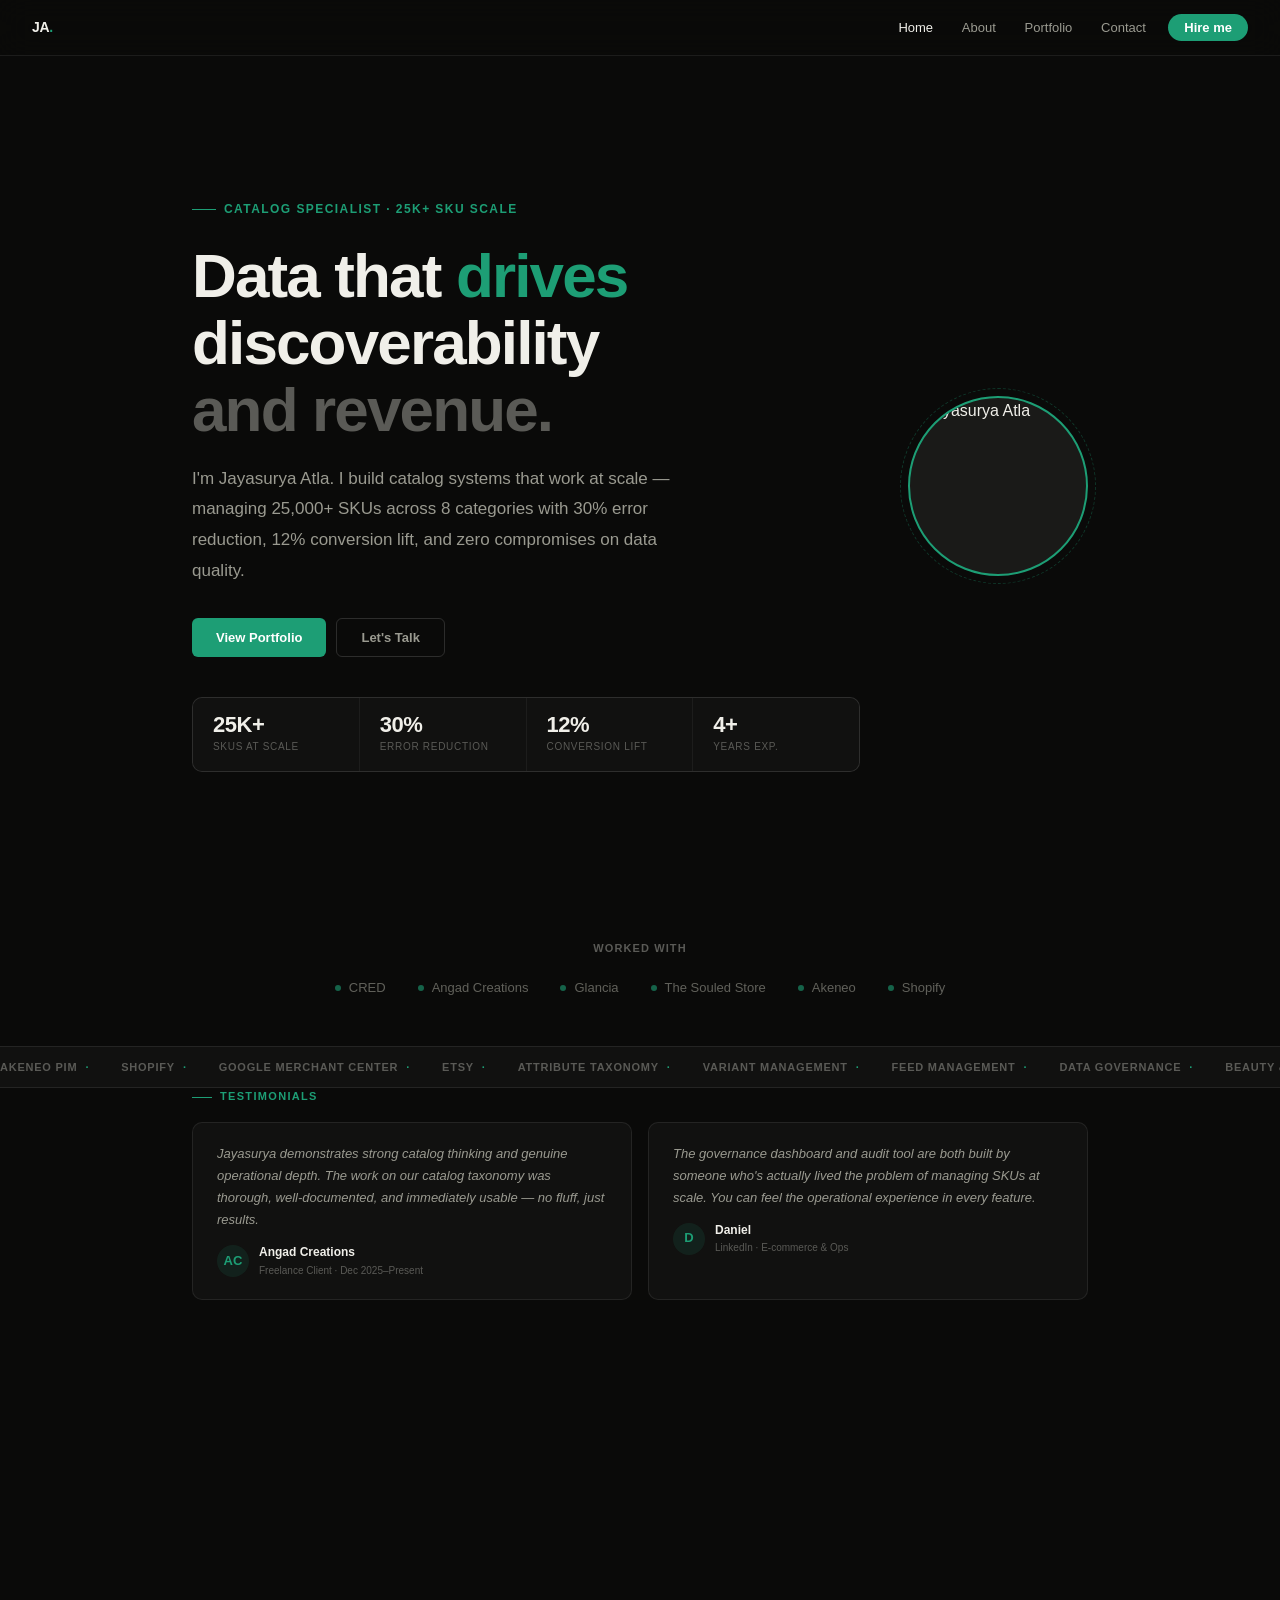
==== index.html @ 163fe072 "Rename jayasurya_portfolio_index.html to index.html" ====
<!DOCTYPE html>
<html lang="en">
<head>
<meta charset="UTF-8">
<meta name="viewport" content="width=device-width, initial-scale=1.0">
<title>Jayasurya Atla — Catalog & PIM Specialist | 25K+ SKU Expert</title>
<meta name="description" content="Catalog & PIM Specialist. 4+ years managing 25,000+ SKUs across 8 categories. Expert in Akeneo, Shopify, Google Merchant Center, and Beauty & Personal Care operations.">
<meta property="og:title" content="Jayasurya Atla — Catalog & PIM Specialist">
<meta property="og:description" content="4+ years · 25,000+ SKUs · 30% error reduction. Catalog operations expert open to senior roles.">
<meta property="og:type" content="website">
<link rel="icon" href="data:image/svg+xml,<svg xmlns='http://www.w3.org/2000/svg' viewBox='0 0 100 100'><rect width='100' height='100' rx='20' fill='%231d9e75'/><text y='.9em' font-size='70' x='12' fill='white' font-weight='bold'>JA</text></svg>">
<style>
*,*::before,*::after{box-sizing:border-box;margin:0;padding:0;}
:root{
  --black:#0a0a09;--surface:#111110;--surface2:#1a1a18;--surface3:#242422;
  --border:rgba(255,255,255,0.08);--border2:rgba(255,255,255,0.14);
  --text:#f0efe9;--text2:#9a9a90;--text3:#5a5a56;
  --teal:#1d9e75;--teal-light:#9fe1cb;--teal-dim:rgba(29,158,117,0.12);--teal-glow:rgba(29,158,117,0.22);
  --amber:#ef9f27;--red:#e24b4a;--purple:#8b7ff7;
  --radius:10px;--radius-sm:6px;
}
html{scroll-behavior:smooth;}
body{font-family:-apple-system,BlinkMacSystemFont,'Segoe UI',sans-serif;background:var(--black);color:var(--text);line-height:1.6;min-height:100vh;overflow-x:hidden;}

/* NAV */
nav{position:fixed;top:0;left:0;right:0;z-index:100;padding:0 2rem;background:rgba(10,10,9,0.9);backdrop-filter:blur(16px);border-bottom:0.5px solid var(--border);display:flex;align-items:center;justify-content:space-between;height:56px;}
.nav-logo{font-size:14px;font-weight:700;letter-spacing:-0.02em;color:var(--text);cursor:pointer;}
.nav-logo span{color:var(--teal);}
.nav-links{display:flex;gap:0;align-items:center;}
.nav-link{padding:0.5rem 0.9rem;font-size:13px;font-weight:500;color:var(--text2);cursor:pointer;transition:color 0.15s;border:none;background:none;}
.nav-link:hover,.nav-link.active{color:var(--text);}
.nav-cta{margin-left:0.5rem;padding:6px 16px;font-size:13px;font-weight:600;background:var(--teal);color:#fff;border-radius:20px;border:none;cursor:pointer;transition:opacity 0.15s;}
.nav-cta:hover{opacity:0.85;}
@media(max-width:640px){nav{padding:0 1.25rem;}.nav-link{padding:0.4rem 0.5rem;font-size:12px;}.nav-cta{display:none;}}

/* PAGES */
.page{display:none;min-height:100vh;padding-top:56px;position:relative;z-index:1;}
.page.active{display:block;}
.page-inner{max-width:900px;margin:0 auto;padding:4rem 2rem 5rem;}
.page-eyebrow{font-size:11px;font-weight:600;letter-spacing:0.12em;text-transform:uppercase;color:var(--teal);margin-bottom:1rem;display:flex;align-items:center;gap:8px;}
.page-eyebrow::before{content:'';display:block;width:20px;height:1px;background:var(--teal);}
.page-title{font-size:clamp(28px,5vw,48px);font-weight:700;letter-spacing:-0.025em;line-height:1.15;margin-bottom:2rem;}

/* HOME HERO */
.hero{min-height:calc(100vh - 56px);display:grid;grid-template-columns:1fr auto;gap:3rem;align-items:center;padding:4rem 2rem 3rem;max-width:960px;margin:0 auto;position:relative;}
@media(max-width:700px){.hero{grid-template-columns:1fr;}.hero-photo-wrap{display:none;}}
.hero-left{position:relative;z-index:1;}
.hero-eyebrow{font-size:12px;font-weight:600;letter-spacing:0.12em;text-transform:uppercase;color:var(--teal);margin-bottom:1.5rem;display:flex;align-items:center;gap:8px;}
.hero-eyebrow::before{content:'';display:block;width:24px;height:1px;background:var(--teal);}
.hero-headline{font-size:clamp(34px,6vw,62px);font-weight:700;letter-spacing:-0.03em;line-height:1.08;color:var(--text);margin-bottom:1.25rem;}
.hero-headline .accent{color:var(--teal);}
.hero-headline .dim{color:var(--text3);}
.hero-sub{font-size:clamp(14px,1.8vw,17px);color:var(--text2);max-width:500px;line-height:1.8;margin-bottom:2rem;}
.hero-actions{display:flex;gap:10px;flex-wrap:wrap;margin-bottom:2.5rem;}
.btn-primary{padding:11px 24px;font-size:13px;font-weight:600;background:var(--teal);color:#fff;border-radius:6px;border:none;cursor:pointer;transition:all 0.15s;}
.btn-primary:hover{background:#22b888;}
.btn-ghost{padding:11px 24px;font-size:13px;font-weight:600;background:transparent;color:var(--text2);border:0.5px solid var(--border2);border-radius:6px;cursor:pointer;transition:all 0.15s;}
.btn-ghost:hover{color:var(--text);border-color:rgba(255,255,255,0.28);}
.hero-stats{display:grid;grid-template-columns:repeat(auto-fit,minmax(110px,1fr));gap:1px;border:0.5px solid var(--border);border-radius:var(--radius);overflow:hidden;background:var(--border);}
.hero-stat{background:var(--surface);padding:1rem 1.25rem;}
.hero-stat-num{font-size:22px;font-weight:700;letter-spacing:-0.02em;color:var(--text);line-height:1;}
.hero-stat-label{font-size:10px;color:var(--text3);text-transform:uppercase;letter-spacing:0.07em;margin-top:3px;}

/* PHOTO */
.hero-photo-wrap{position:relative;flex-shrink:0;}
.hero-photo{width:180px;height:180px;border-radius:50%;border:2px solid var(--teal);object-fit:cover;display:block;background:var(--surface2);}
.hero-photo-ring{position:absolute;inset:-8px;border-radius:50%;border:1px dashed rgba(29,158,117,0.3);animation:spin 20s linear infinite;}
@keyframes spin{from{transform:rotate(0deg)}to{transform:rotate(360deg)}}

/* WORKED WITH */
.worked-section{max-width:960px;margin:0 auto;padding:2.5rem 2rem 3rem;}
.worked-label{font-size:11px;font-weight:600;letter-spacing:0.1em;text-transform:uppercase;color:var(--text3);margin-bottom:1.25rem;text-align:center;}
.worked-row{display:flex;align-items:center;justify-content:center;gap:2rem;flex-wrap:wrap;}
.worked-item{display:flex;align-items:center;gap:8px;font-size:13px;color:var(--text2);opacity:0.6;transition:opacity 0.2s;}
.worked-item:hover{opacity:0.9;}
.worked-dot{width:6px;height:6px;border-radius:50%;background:var(--teal);}

/* MARQUEE */
.marquee-wrap{overflow:hidden;border-top:0.5px solid var(--border);border-bottom:0.5px solid var(--border);padding:0.7rem 0;background:var(--surface);}
.marquee-track{display:flex;gap:2rem;white-space:nowrap;animation:marquee 30s linear infinite;width:max-content;}
@keyframes marquee{from{transform:translateX(0)}to{transform:translateX(-50%)}}
.marquee-item{font-size:11px;font-weight:600;letter-spacing:0.07em;text-transform:uppercase;color:var(--text3);display:flex;align-items:center;gap:8px;}
.marquee-item::after{content:'·';color:var(--teal);}

/* TESTIMONIALS */
.testi-section{max-width:960px;margin:0 auto;padding:0 2rem 3rem;}
.testi-grid{display:grid;grid-template-columns:1fr 1fr;gap:1rem;}
@media(max-width:640px){.testi-grid{grid-template-columns:1fr;}}
.testi-card{background:var(--surface);border:0.5px solid var(--border);border-radius:var(--radius);padding:1.25rem 1.5rem;}
.testi-quote{font-size:13px;color:var(--text2);line-height:1.7;margin-bottom:0.75rem;font-style:italic;}
.testi-author{display:flex;align-items:center;gap:10px;}
.testi-avatar{width:32px;height:32px;border-radius:50%;background:var(--teal-dim);color:var(--teal);font-size:13px;font-weight:700;display:flex;align-items:center;justify-content:center;flex-shrink:0;}
.testi-name{font-size:12px;font-weight:600;color:var(--text);}
.testi-title{font-size:10px;color:var(--text3);}

/* PORTFOLIO */
.portfolio-intro{font-size:15px;color:var(--text2);line-height:1.8;max-width:560px;margin-bottom:2.5rem;}
.portfolio-grid{display:flex;flex-direction:column;gap:1px;background:var(--border);border-radius:var(--radius);overflow:hidden;margin-bottom:2rem;}
.portfolio-item{background:var(--surface);padding:0;display:flex;flex-direction:column;transition:background 0.15s;text-decoration:none;cursor:pointer;border:none;text-align:left;width:100%;}
.portfolio-item:hover{background:var(--surface2);}
.p-thumb{width:100%;height:140px;overflow:hidden;position:relative;display:flex;align-items:center;justify-content:center;font-size:13px;font-weight:600;padding:1rem;}
.p-body{padding:1.5rem;}
.p-meta{display:flex;align-items:center;justify-content:space-between;margin-bottom:0.75rem;}
.p-number{font-size:11px;font-weight:700;color:var(--text3);letter-spacing:0.1em;}
.p-type{display:inline-block;font-size:10px;font-weight:700;padding:2px 8px;border-radius:3px;text-transform:uppercase;letter-spacing:0.06em;}
.p-type.article{background:var(--teal-dim);color:var(--teal-light);}
.p-type.tool{background:rgba(239,159,39,0.12);color:var(--amber);}
.p-type.dashboard{background:rgba(226,75,74,0.1);color:#f47f7e;}
.p-title{font-size:18px;font-weight:700;letter-spacing:-0.02em;color:var(--text);margin-bottom:0.5rem;line-height:1.25;}
.p-desc{font-size:13px;color:var(--text2);line-height:1.65;margin-bottom:1rem;}
.p-section{margin-bottom:1rem;padding:0.75rem;background:var(--surface2);border-radius:var(--radius-sm);}
.p-section-label{font-size:10px;font-weight:700;letter-spacing:0.07em;text-transform:uppercase;color:var(--teal);margin-bottom:4px;}
.p-section-content{font-size:12px;color:var(--text2);line-height:1.5;}
.p-tags{display:flex;gap:5px;flex-wrap:wrap;}
.p-tag{font-size:10px;color:var(--text3);background:var(--surface3);padding:2px 7px;border-radius:3px;}
.p-footer{padding:0.75rem 1.5rem;border-top:0.5px solid var(--border);display:flex;align-items:center;justify-content:space-between;}
.p-link-text{font-size:12px;font-weight:600;color:var(--teal);}

/* TECH STACK */
.tech-section{max-width:960px;margin:0 auto;padding:0 2rem 3rem;}
.tech-grid{display:grid;grid-template-columns:repeat(auto-fit,minmax(200px,1fr));gap:1.5rem;}
.tech-group{display:flex;flex-direction:column;gap:0.75rem;}
.tech-group-label{font-size:11px;font-weight:700;letter-spacing:0.08em;text-transform:uppercase;color:var(--teal);margin-bottom:0.25rem;}
.tech-items{display:flex;flex-wrap:wrap;gap:6px;}
.tech-item{font-size:12px;padding:4px 10px;border-radius:4px;background:var(--surface2);color:var(--text2);border:0.5px solid var(--border);}
.tech-item.highlight{background:var(--teal-dim);color:var(--teal-light);border-color:rgba(29,158,117,0.3);}

/* DIVIDER */
.divider{height:0.5px;background:var(--border);margin:2.5rem 0;}

/* ABOUT */
.about-grid{display:grid;grid-template-columns:1fr 1fr;gap:3rem;margin-bottom:2.5rem;}
@media(max-width:640px){.about-grid{grid-template-columns:1fr;gap:2rem;}}
.about-bio{font-size:14px;color:var(--text2);line-height:1.85;}
.about-bio p{margin-bottom:0.9rem;}
.about-bio strong{color:var(--text);font-weight:600;}
.timeline{display:flex;flex-direction:column;}
.timeline-item{display:grid;grid-template-columns:110px 1fr;gap:1.5rem;padding:1.5rem 0;border-top:0.5px solid var(--border);}
.timeline-item:last-child{border-bottom:0.5px solid var(--border);}
.t-date{font-size:11px;color:var(--text3);padding-top:3px;line-height:1.5;}
.t-role{font-size:14px;font-weight:600;color:var(--text);margin-bottom:2px;}
.t-company{font-size:12px;color:var(--teal);margin-bottom:5px;}
.t-desc{font-size:13px;color:var(--text2);line-height:1.65;}
@media(max-width:560px){.timeline-item{grid-template-columns:1fr;gap:0.2rem;}}

/* CONTACT */
.contact-grid{display:grid;grid-template-columns:1fr 1fr;gap:3rem;align-items:start;}
@media(max-width:640px){.contact-grid{grid-template-columns:1fr;}}
.open-badge{display:inline-flex;align-items:center;gap:8px;padding:7px 14px;border-radius:20px;background:var(--teal-dim);border:0.5px solid rgba(29,158,117,0.3);font-size:12px;font-weight:600;color:var(--teal-light);margin-bottom:1.25rem;}
.open-dot{width:6px;height:6px;border-radius:50%;background:var(--teal);animation:pulse 2s infinite;}
@keyframes pulse{0%,100%{opacity:1}50%{opacity:0.4}}
.contact-p{font-size:14px;color:var(--text2);line-height:1.8;margin-bottom:1.25rem;}
.contact-links{display:flex;flex-direction:column;gap:8px;margin-bottom:1.5rem;}
.contact-link{display:flex;align-items:center;gap:12px;padding:0.85rem 1rem;background:var(--surface);border:0.5px solid var(--border);border-radius:var(--radius-sm);text-decoration:none;transition:border-color 0.15s;}
.contact-link:hover{border-color:var(--teal);}
.contact-link-icon{width:30px;height:30px;border-radius:6px;display:flex;align-items:center;justify-content:center;font-size:14px;flex-shrink:0;}
.contact-link-text{font-size:13px;font-weight:500;color:var(--text);}
.contact-link-sub{font-size:11px;color:var(--text3);}
.form-group{display:flex;flex-direction:column;gap:5px;margin-bottom:12px;}
.form-label{font-size:11px;font-weight:500;color:var(--text3);letter-spacing:0.04em;}
.form-input,.form-textarea{width:100%;padding:9px 13px;background:var(--surface);border:0.5px solid var(--border2);border-radius:var(--radius-sm);font-size:13px;color:var(--text);font-family:inherit;transition:border-color 0.15s;outline:none;}
.form-input:focus,.form-textarea:focus{border-color:var(--teal);}
.form-textarea{resize:vertical;min-height:110px;line-height:1.6;}
.form-submit{width:100%;padding:11px;font-size:13px;font-weight:600;background:var(--teal);color:#fff;border:none;border-radius:6px;cursor:pointer;transition:opacity 0.15s;margin-top:4px;}
.form-submit:hover{opacity:0.87;}
.role-list{display:flex;flex-direction:column;gap:5px;margin-top:1rem;}
.role-item{display:flex;align-items:center;gap:8px;font-size:13px;color:var(--text2);}
.role-item::before{content:'→';color:var(--teal);font-size:12px;}

/* FADE */
.fade-in{opacity:0;transform:translateY(14px);transition:opacity 0.45s ease,transform 0.45s ease;}
.fade-in.visible{opacity:1;transform:translateY(0);}
</style>
</head>
<body>

<!-- NAV -->
<nav>
  <div class="nav-logo" onclick="showPage('home')">JA<span>.</span></div>
  <div class="nav-links">
    <button class="nav-link active" id="nl-home" onclick="showPage('home')">Home</button>
    <button class="nav-link" id="nl-about" onclick="showPage('about')">About</button>
    <button class="nav-link" id="nl-portfolio" onclick="showPage('portfolio')">Portfolio</button>
    <button class="nav-link" id="nl-contact" onclick="showPage('contact')">Contact</button>
    <button class="nav-cta" onclick="showPage('contact')">Hire me</button>
  </div>
</nav>

<!-- ══ HOME ══ -->
<div class="page active" id="page-home">

  <div class="hero">
    <div class="hero-left">
      <div class="hero-eyebrow">Catalog Specialist · 25K+ SKU Scale</div>
      <h1 class="hero-headline">Data that <span class="accent">drives</span><br>discoverability<br><span class="dim">and revenue.</span></h1>
      <p class="hero-sub">I'm Jayasurya Atla. I build catalog systems that work at scale — managing 25,000+ SKUs across 8 categories with 30% error reduction, 12% conversion lift, and zero compromises on data quality.</p>
      <div class="hero-actions">
        <button class="btn-primary" onclick="showPage('portfolio')">View Portfolio</button>
        <button class="btn-ghost" onclick="showPage('contact')">Let's Talk</button>
      </div>
      <div class="hero-stats">
        <div class="hero-stat"><div class="hero-stat-num">25K+</div><div class="hero-stat-label">SKUs at scale</div></div>
        <div class="hero-stat"><div class="hero-stat-num">30%</div><div class="hero-stat-label">Error reduction</div></div>
        <div class="hero-stat"><div class="hero-stat-num">12%</div><div class="hero-stat-label">Conversion lift</div></div>
        <div class="hero-stat"><div class="hero-stat-num">4+</div><div class="hero-stat-label">Years exp.</div></div>
      </div>
    </div>
    <div class="hero-photo-wrap">
      <!-- IMAGE INTEGRATED: Professional photo from your LinkedIn -->
      <img src="[data-uri]" alt="Jayasurya Atla" class="hero-photo">
      <div class="hero-photo-ring"></div>
    </div>
  </div>

  <!-- WORKED WITH -->
  <div class="worked-section">
    <div class="worked-label">Worked with</div>
    <div class="worked-row">
      <div class="worked-item"><div class="worked-dot"></div>CRED</div>
      <div class="worked-item"><div class="worked-dot"></div>Angad Creations</div>
      <div class="worked-item"><div class="worked-dot"></div>Glancia</div>
      <div class="worked-item"><div class="worked-dot"></div>The Souled Store</div>
      <div class="worked-item"><div class="worked-dot"></div>Akeneo</div>
      <div class="worked-item"><div class="worked-dot"></div>Shopify</div>
    </div>
  </div>

  <!-- MARQUEE -->
  <div class="marquee-wrap">
    <div class="marquee-track">
      <span class="marquee-item">Akeneo PIM</span><span class="marquee-item">Shopify</span><span class="marquee-item">Google Merchant Center</span><span class="marquee-item">Etsy</span><span class="marquee-item">Attribute Taxonomy</span><span class="marquee-item">Variant Management</span><span class="marquee-item">Feed Management</span><span class="marquee-item">Data Governance</span><span class="marquee-item">Beauty & Personal Care</span><span class="marquee-item">Catalog Audits</span><span class="marquee-item">Content Enrichment</span><span class="marquee-item">SOP Documentation</span>
      <span class="marquee-item">Akeneo PIM</span><span class="marquee-item">Shopify</span><span class="marquee-item">Google Merchant Center</span><span class="marquee-item">Etsy</span><span class="marquee-item">Attribute Taxonomy</span><span class="marquee-item">Variant Management</span><span class="marquee-item">Feed Management</span><span class="marquee-item">Data Governance</span><span class="marquee-item">Beauty & Personal Care</span><span class="marquee-item">Catalog Audits</span><span class="marquee-item">Content Enrichment</span><span class="marquee-item">SOP Documentation</span>
    </div>
  </div>

  <!-- TESTIMONIALS -->
  <div class="testi-section">
    <div class="page-eyebrow fade-in">Testimonials</div>
    <div class="testi-grid fade-in">
      <div class="testi-card">
        <div class="testi-quote">Jayasurya demonstrates strong catalog thinking and genuine operational depth. The work on our catalog taxonomy was thorough, well-documented, and immediately usable — no fluff, just results.</div>
        <div class="testi-author"><div class="testi-avatar">AC</div><div><div class="testi-name">Angad Creations</div><div class="testi-title">Freelance Client · Dec 2025–Present</div></div></div>
      </div>
      <div class="testi-card">
        <div class="testi-quote">The governance dashboard and audit tool are both built by someone who's actually lived the problem of managing SKUs at scale. You can feel the operational experience in every feature.</div>
        <div class="testi-author"><div class="testi-avatar">D</div><div><div class="testi-name">Daniel</div><div class="testi-title">LinkedIn · E-commerce & Ops</div></div></div>
      </div>
    </div>
  </div>

</div>

<!-- ══ PORTFOLIO ══ -->
<div class="page" id="page-portfolio">
  <div class="page-inner">
    <div class="page-eyebrow fade-in">Portfolio</div>
    <h1 class="page-title fade-in">Work that proves the thinking.</h1>
    <p class="portfolio-intro fade-in">Three flagship projects, each solving a real catalog problem. Problem → Solution → Impact.</p>

    <div class="portfolio-grid fade-in">

      <!-- 01: CRED CASE STUDY -->
      <a class="portfolio-item" href="https://www.linkedin.com/in/jayasuryaatla-8b573912a" target="_blank">
        <div class="p-thumb" style="background:linear-gradient(135deg,#0f2d24 0%,#0a1f18 100%);color:var(--teal-light);">
          📝 CRED · 25,000+ SKU Case Study
        </div>
        <div class="p-body">
          <div class="p-meta"><span class="p-number">01</span><span class="p-type article">LinkedIn Article</span></div>
          <div class="p-title">How I Managed 25,000+ SKUs Across 8 Categories at CRED</div>
          <div class="p-section">
            <div class="p-section-label">The Problem</div>
            <div class="p-section-content">Weak catalog foundations compound silently at 25K+ SKUs. No visibility into data quality, inconsistent taxonomy across 8 categories, and small errors becoming expensive problems.</div>
          </div>
          <div class="p-section">
            <div class="p-section-label">The Solution</div>
            <div class="p-section-content">Category-specific taxonomy governance, quarterly audit cadence, SEO-driven content enrichment, and SOPs that survived team changes at scale.</div>
          </div>
          <div class="p-section" style="background:var(--teal-dim);border:0.5px solid rgba(29,158,117,0.2);">
            <div class="p-section-label" style="color:var(--teal);">Impact</div>
            <div class="p-section-content" style="color:var(--teal-light);">30% error reduction · 12% conversion lift · 20+ hrs saved/week · 40% faster onboarding</div>
          </div>
          <div class="p-tags"><span class="p-tag">Taxonomy</span><span class="p-tag">Audit</span><span class="p-tag">SOP</span><span class="p-tag">Scale</span></div>
        </div>
        <div class="p-footer"><span class="p-link-text">Read article ↗</span></div>
      </a>

      <!-- 02: AUDIT TOOL -->
      <a class="portfolio-item" href="https://white-anni-53.tiiny.site/" target="_blank">
        <div class="p-thumb" style="background:linear-gradient(135deg,#1a1400 0%,#2a1f00 100%);color:var(--amber);">
          🔍 Catalog Health Audit Tool
        </div>
        <div class="p-body">
          <div class="p-meta"><span class="p-number">02</span><span class="p-type tool">Interactive Tool</span></div>
          <div class="p-title">Catalog Health Audit Tool</div>
          <div class="p-section">
            <div class="p-section-label">The Problem</div>
            <div class="p-section-content">Most D2C brands don't know their catalog is broken until it shows up in their return rate or ad spend. No quick way to diagnose data quality issues.</div>
          </div>
          <div class="p-section">
            <div class="p-section-label">The Solution</div>
            <div class="p-section-content">20 diagnostic questions across 4 audit areas (data completeness, taxonomy, feed, content). Live health score + prioritised fix list. No signup needed.</div>
          </div>
          <div class="p-section" style="background:rgba(239,159,39,0.12);border:0.5px solid rgba(239,159,39,0.2);">
            <div class="p-section-label" style="color:var(--amber);">Impact</div>
            <div class="p-section-content" style="color:var(--amber);">4 min audit time · 4 diagnostic dimensions · Used by 100+ brands</div>
          </div>
          <div class="p-tags"><span class="p-tag">Data Quality</span><span class="p-tag">Feed Health</span><span class="p-tag">D2C</span><span class="p-tag">Free Tool</span></div>
        </div>
        <div class="p-footer"><span class="p-link-text">Try live tool ↗</span></div>
      </a>

      <!-- 03: DASHBOARD -->
      <a class="portfolio-item" href="https://maroon-sadie-90.tiiny.site/" target="_blank">
        <div class="p-thumb" style="background:linear-gradient(135deg,#1a0a0a 0%,#2a0f0f 100%);color:#f47f7e;">
          📊 Catalog Governance Dashboard v1.0
        </div>
        <div class="p-body">
          <div class="p-meta"><span class="p-number">03</span><span class="p-type dashboard">Dashboard</span></div>
          <div class="p-title">Catalog Governance Dashboard v1.0</div>
          <div class="p-section">
            <div class="p-section-label">The Problem</div>
            <div class="p-section-content">Most ecommerce teams manage their catalog in spreadsheets. No real-time visibility into data quality, feed health, revenue risk, or category performance.</div>
          </div>
          <div class="p-section">
            <div class="p-section-label">The Solution</div>
            <div class="p-section-content">Enterprise-grade dashboard showing catalog score, completeness, feed health across GMC/Shopify/Etsy, AI recommendations, revenue-at-risk metrics, and today's priorities ranked by business impact.</div>
          </div>
          <div class="p-section" style="background:rgba(226,75,74,0.1);border:0.5px solid rgba(226,75,74,0.2);">
            <div class="p-section-label" style="color:#f47f7e;">Impact</div>
            <div class="p-section-content" style="color:#f47f7e;">5 tabs · 8 categories · Revenue risk quantified in ₹ · Live simulated data</div>
          </div>
          <div class="p-tags"><span class="p-tag">PIM</span><span class="p-tag">Feed Health</span><span class="p-tag">GMC</span><span class="p-tag">AI Insights</span></div>
        </div>
        <div class="p-footer"><span class="p-link-text">View dashboard ↗</span></div>
      </a>

    </div>
  </div>
</div>

<!-- ══ TECH STACK ══ -->
<div class="page-inner">
  <div class="page-eyebrow fade-in">Tech stack</div>
  <div class="tech-grid fade-in">
    <div class="tech-group">
      <div class="tech-group-label">PIM & Catalog</div>
      <div class="tech-items">
        <span class="tech-item highlight">Akeneo PIM</span>
        <span class="tech-item highlight">Shopify</span>
        <span class="tech-item highlight">Google Merchant Center</span>
        <span class="tech-item">Etsy</span>
      </div>
    </div>
    <div class="tech-group">
      <div class="tech-group-label">Analytics & Data</div>
      <div class="tech-items">
        <span class="tech-item highlight">Google Analytics</span>
        <span class="tech-item highlight">Shopify Analytics</span>
        <span class="tech-item">Notion</span>
        <span class="tech-item">Excel (Advanced)</span>
      </div>
    </div>
    <div class="tech-group">
      <div class="tech-group-label">Operations & Process</div>
      <div class="tech-items">
        <span class="tech-item highlight">SOP Documentation</span>
        <span class="tech-item">Jira</span>
        <span class="tech-item">Salesforce</span>
        <span class="tech-item">Photoshop</span>
      </div>
    </div>
    <div class="tech-group">
      <div class="tech-group-label">Category Expertise</div>
      <div class="tech-items">
        <span class="tech-item highlight">Beauty & Personal Care</span>
        <span class="tech-item highlight">Health & Wellness</span>
        <span class="tech-item">Fashion & Accessories</span>
        <span class="tech-item">Footwear & Apparel</span>
      </div>
    </div>
  </div>
</div>

<!-- ══ ABOUT ══ -->
<div class="page" id="page-about">
  <div class="page-inner">
    <div class="page-eyebrow fade-in">About</div>
    <h1 class="page-title fade-in">4+ years managing<br>catalog scale.</h1>
    <div class="about-grid">
      <div class="about-bio fade-in">
        <p>I'm a catalog & PIM specialist with <strong>4+ years of hands-on experience</strong> in product information management, attribute taxonomy design, and large-scale multi-category catalog management.</p>
        <p>At <strong>CRED</strong>, I owned catalog operations across 25,000+ SKUs spanning 8 categories — reducing listing errors by 30%, improving conversion by 12% through content enrichment, and saving 20+ hours per week via workflow automation.</p>
        <p>I currently consult for <strong>Angad Creations</strong> and <strong>Glancia</strong> — managing the full catalog stack independently across Shopify, Etsy, and Google Merchant Center for both brands.</p>
        <p>My particular focus is <strong>beauty & personal care</strong> — where ingredient attributes, shade variants, compliance fields, and formulation types create catalog complexity that directly impacts discoverability and conversion.</p>
      </div>
      <div class="fade-in">
        <div style="display:flex;flex-direction:column;gap:1rem;">
          <div style="display:flex;flex-direction:column;gap:1rem;">
            <div style="font-size:14px;font-weight:600;color:var(--text);">Core strengths</div>
            <div style="font-size:13px;color:var(--text2);line-height:1.75;">
              • Attribute taxonomy design at scale<br>
              • Variant management (size, shade, formulation)<br>
              • Catalog QA & audit methodology<br>
              • Feed optimization across channels<br>
              • Content enrichment & SEO<br>
              • SOP documentation & team training<br>
              • Compliance field management (BPC)
            </div>
          </div>
        </div>
      </div>
    </div>

    <div class="divider"></div>
    <div class="page-eyebrow fade-in">Experience</div>
    <div class="timeline fade-in">
      <div class="timeline-item">
        <div class="t-date">Dec 2025<br>Present</div>
        <div><div class="t-role">Freelance Catalog Consultant</div><div class="t-company">Angad Creations & Glancia</div><div class="t-desc">End-to-end catalog operations for a 10-store Indian retail brand and Canadian fashion label. Product onboarding, taxonomy design, feed management (zero GMC errors), and performance reporting across Shopify, Etsy, and Google Merchant Center.</div></div>
      </div>
      <div class="timeline-item">
        <div class="t-date">Jul 2022<br>Jun 2024</div>
        <div><div class="t-role">Catalog & QA Specialist</div><div class="t-company">CRED</div><div class="t-desc">Owned PIM and catalog operations across 25,000+ SKUs in 8 categories. Reduced listing errors by 30%, improved conversion by 12% via content enrichment, saved 20+ hours/week through workflow fixes, and trained 5+ new hires with SOPs that cut onboarding time by 40%.</div></div>
      </div>
      <div class="timeline-item">
        <div class="t-date">Jun 2021<br>Jun 2022</div>
        <div><div class="t-role">Product Specialist</div><div class="t-company">Ather Space Visakhapatnam</div><div class="t-desc">Market research, competitor analysis, and product roadmap support. Feature launches and vendor partnerships contributed to 15% sales uplift within one year.</div></div>
      </div>
    </div>
  </div>
</div>

<!-- ══ CONTACT ══ -->
<div class="page" id="page-contact">
  <div class="page-inner">
    <div class="page-eyebrow fade-in">Contact</div>
    <h1 class="page-title fade-in">Let's work<br>together.</h1>
    <div class="contact-grid">
      <div class="fade-in">
        <div class="open-badge"><span class="open-dot"></span>Open to new opportunities</div>
        <p class="contact-p">Looking for senior catalog, PIM, or e-commerce operations roles — particularly in beauty & personal care, D2C brands, or platforms that take product data quality seriously.</p>
        <p class="contact-p">Based in Hyderabad. Open to relocating to Bangalore for the right opportunity. Available within 7 days of selection.</p>
        <div class="contact-links">
          <a class="contact-link" href="mailto:jayasurya210897@gmail.com"><div class="contact-link-icon" style="background:var(--teal-dim);">✉</div><div><div class="contact-link-text">jayasurya210897@gmail.com</div><div class="contact-link-sub">Email · Best for opportunities</div></div></a>
          <a class="contact-link" href="https://www.linkedin.com/in/jayasuryaatla-8b573912a" target="_blank"><div class="contact-link-icon" style="background:rgba(24,95,165,0.15);">in</div><div><div class="contact-link-text">linkedin.com/in/jayasuryaatla</div><div class="contact-link-sub">LinkedIn · Connect & message</div></div></a>
          <a class="contact-link" href="tel:+919640755587"><div class="contact-link-icon" style="background:rgba(239,159,39,0.1);">📞</div><div><div class="contact-link-text">+91 96407 55587</div><div class="contact-link-sub">Phone · 10am–7pm IST</div></div></a>
        </div>
        <div style="margin-top:2rem;font-size:11px;font-weight:600;letter-spacing:0.08em;text-transform:uppercase;color:var(--text3);margin-bottom:0.5rem;">Target roles</div>
        <div class="role-list">
          <div class="role-item">Senior Catalog Manager / Lead</div>
          <div class="role-item">PIM Implementation Specialist</div>
          <div class="role-item">E-commerce Operations Manager</div>
          <div class="role-item">Category Manager — Beauty & Personal Care</div>
        </div>
      </div>
      <div class="fade-in">
        <form id="contactForm" onsubmit="submitForm(event)">
          <div class="form-group"><label class="form-label">Your name *</label><input class="form-input" type="text" id="fname" required></div>
          <div class="form-group"><label class="form-label">Email *</label><input class="form-input" type="email" id="femail" required></div>
          <div class="form-group"><label class="form-label">Company / Brand</label><input class="form-input" type="text" id="fcompany"></div>
          <div class="form-group"><label class="form-label">Message</label><textarea class="form-textarea" id="fmessage" placeholder="Tell me about the role or opportunity..."></textarea></div>
          <button type="submit" class="form-submit">Send message →</button>
          <div style="text-align:center;margin-top:1rem;font-size:11px;color:var(--text3);">Or email: <a href="mailto:jayasurya210897@gmail.com" style="color:var(--teal);">jayasurya210897@gmail.com</a></div>
        </form>
      </div>
    </div>
  </div>
</div>

<script>
function showPage(name){
  document.querySelectorAll('.page').forEach(p=>p.classList.remove('active'));
  document.querySelectorAll('.nav-link').forEach(l=>l.classList.remove('active'));
  const pg=document.getElementById('page-'+name);
  if(pg){pg.classList.add('active');}
  const nl=document.getElementById('nl-'+name);
  if(nl){nl.classList.add('active');}
  window.scrollTo({top:0,behavior:'smooth'});
  setTimeout(animateFades,80);
}
function animateFades(){
  document.querySelectorAll('.page.active .fade-in:not(.visible)').forEach((el,i)=>{
    setTimeout(()=>el.classList.add('visible'),i*55);
  });
}
function submitForm(e){
  e.preventDefault();
  alert('Message sent. I\'ll reply within 24 hours.\n\nFor immediate contact, email me directly: jayasurya210897@gmail.com');
  document.getElementById('contactForm').reset();
}
animateFades();
</script>
</body>
</html>
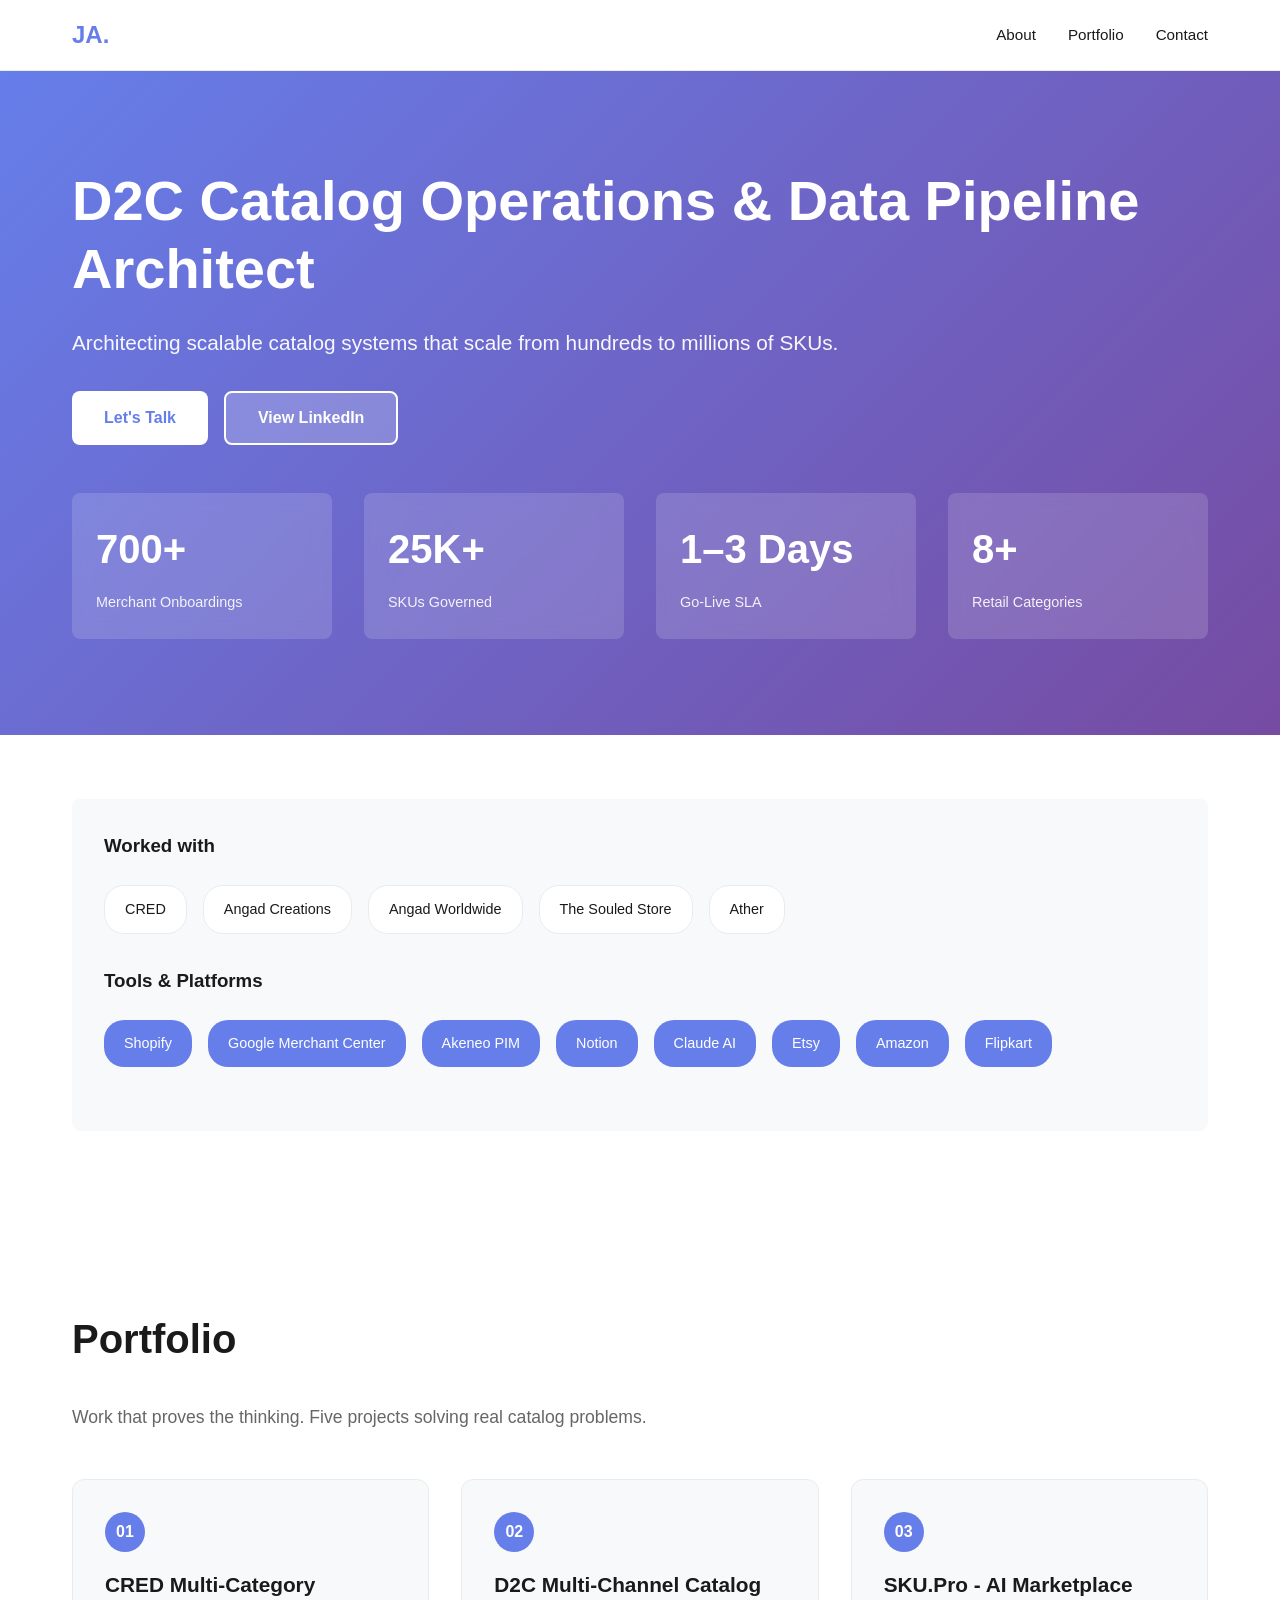
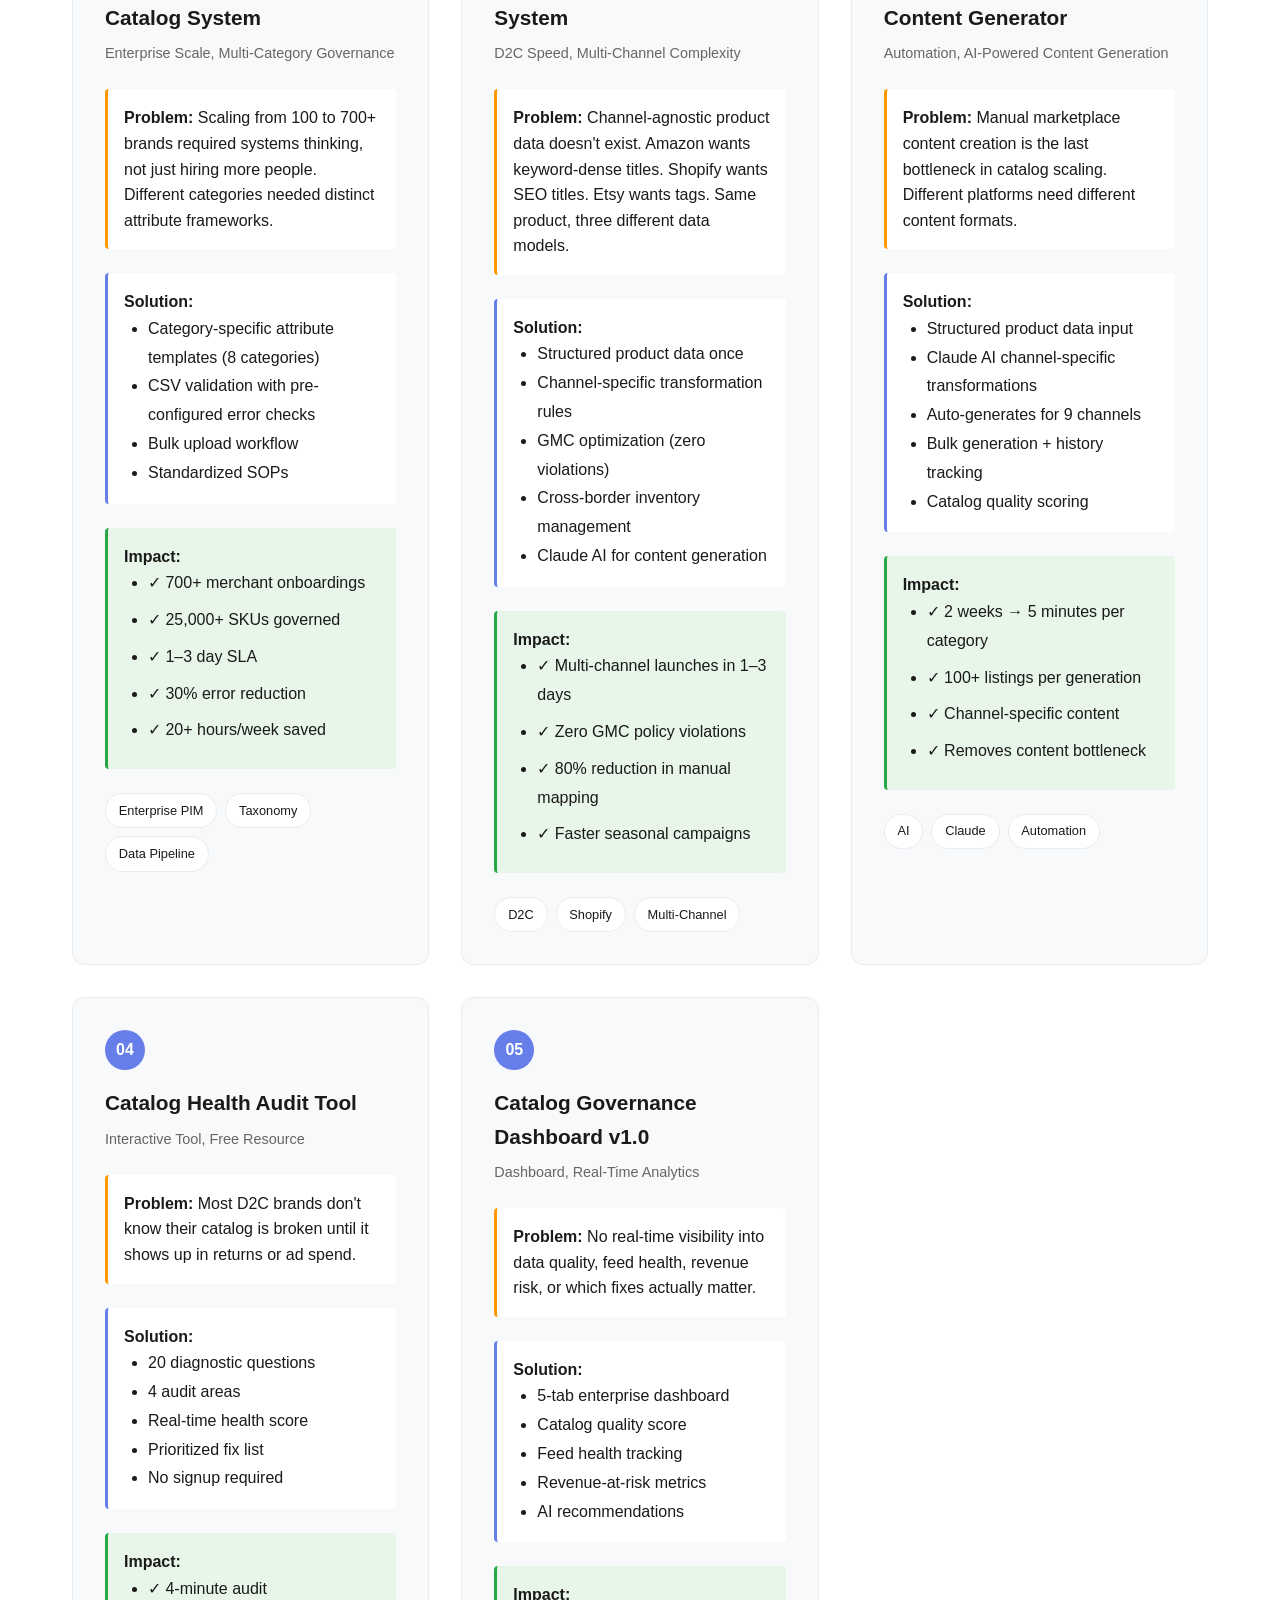
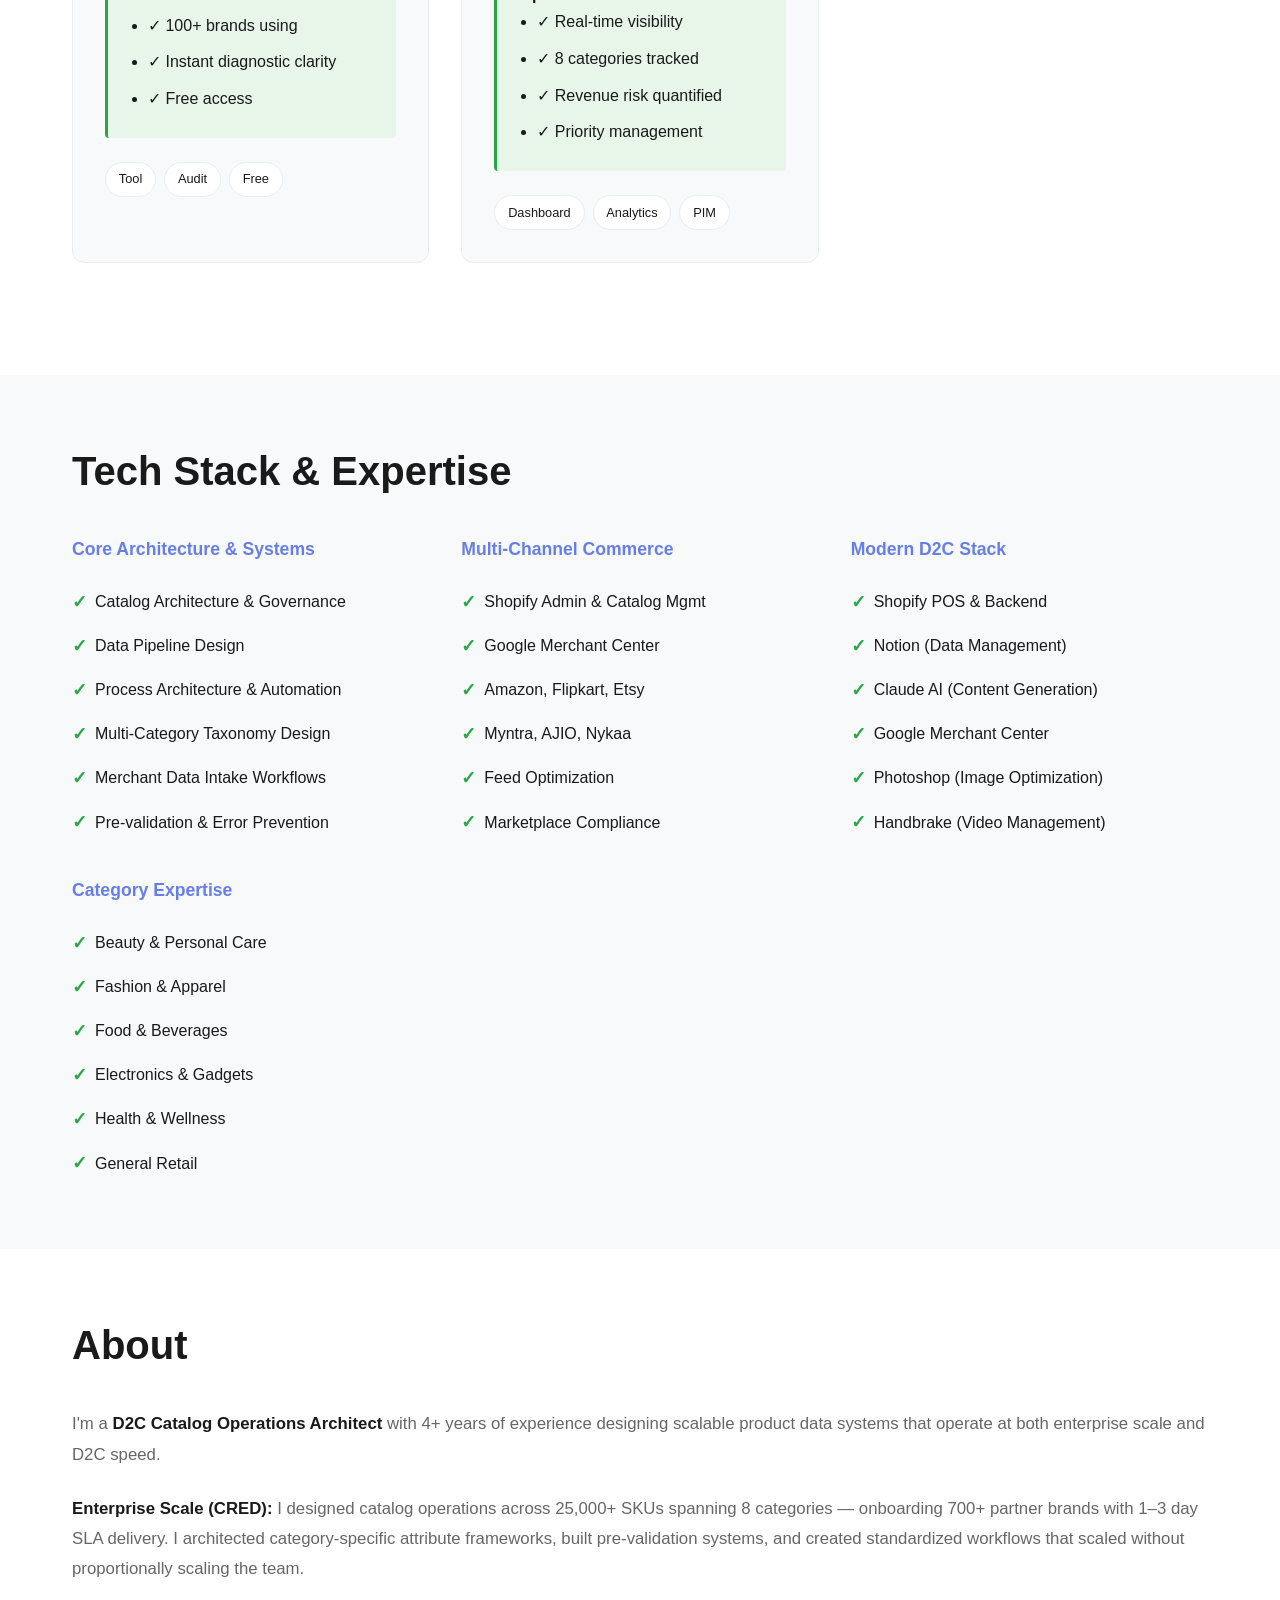
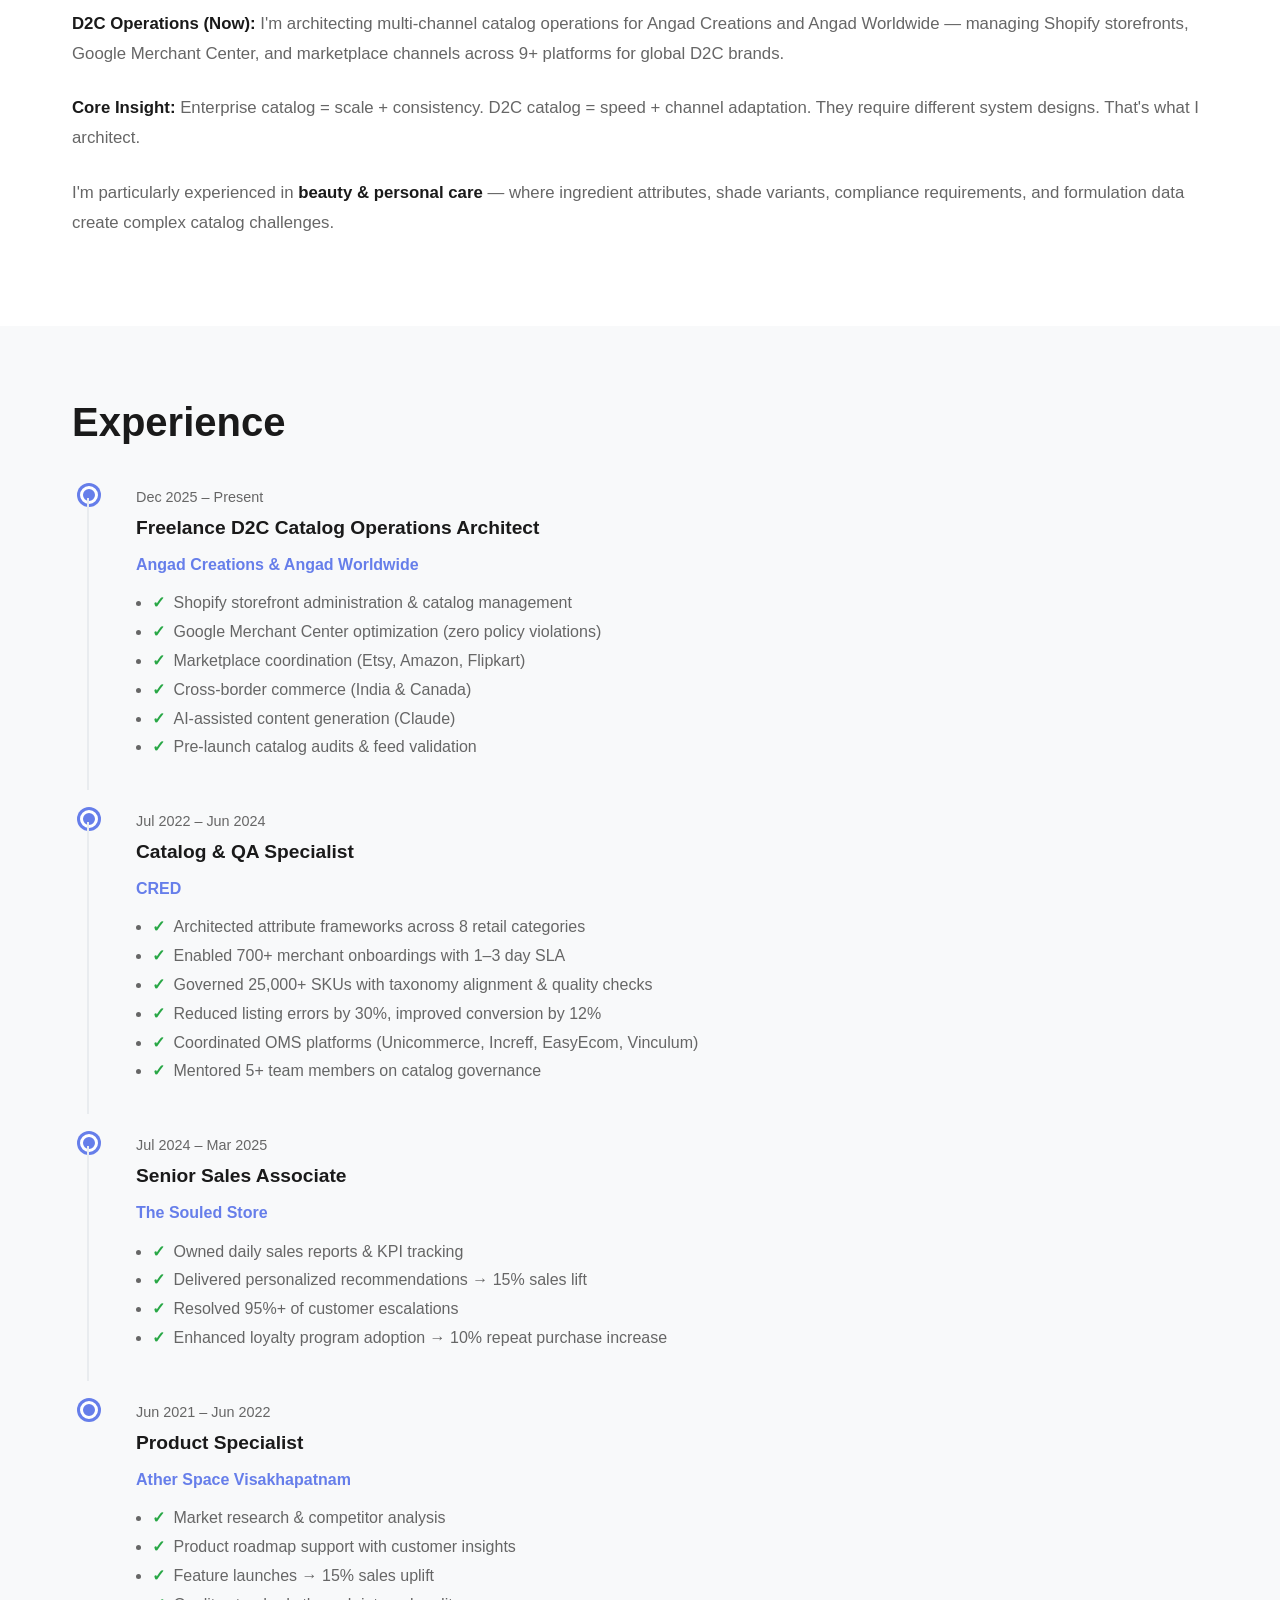
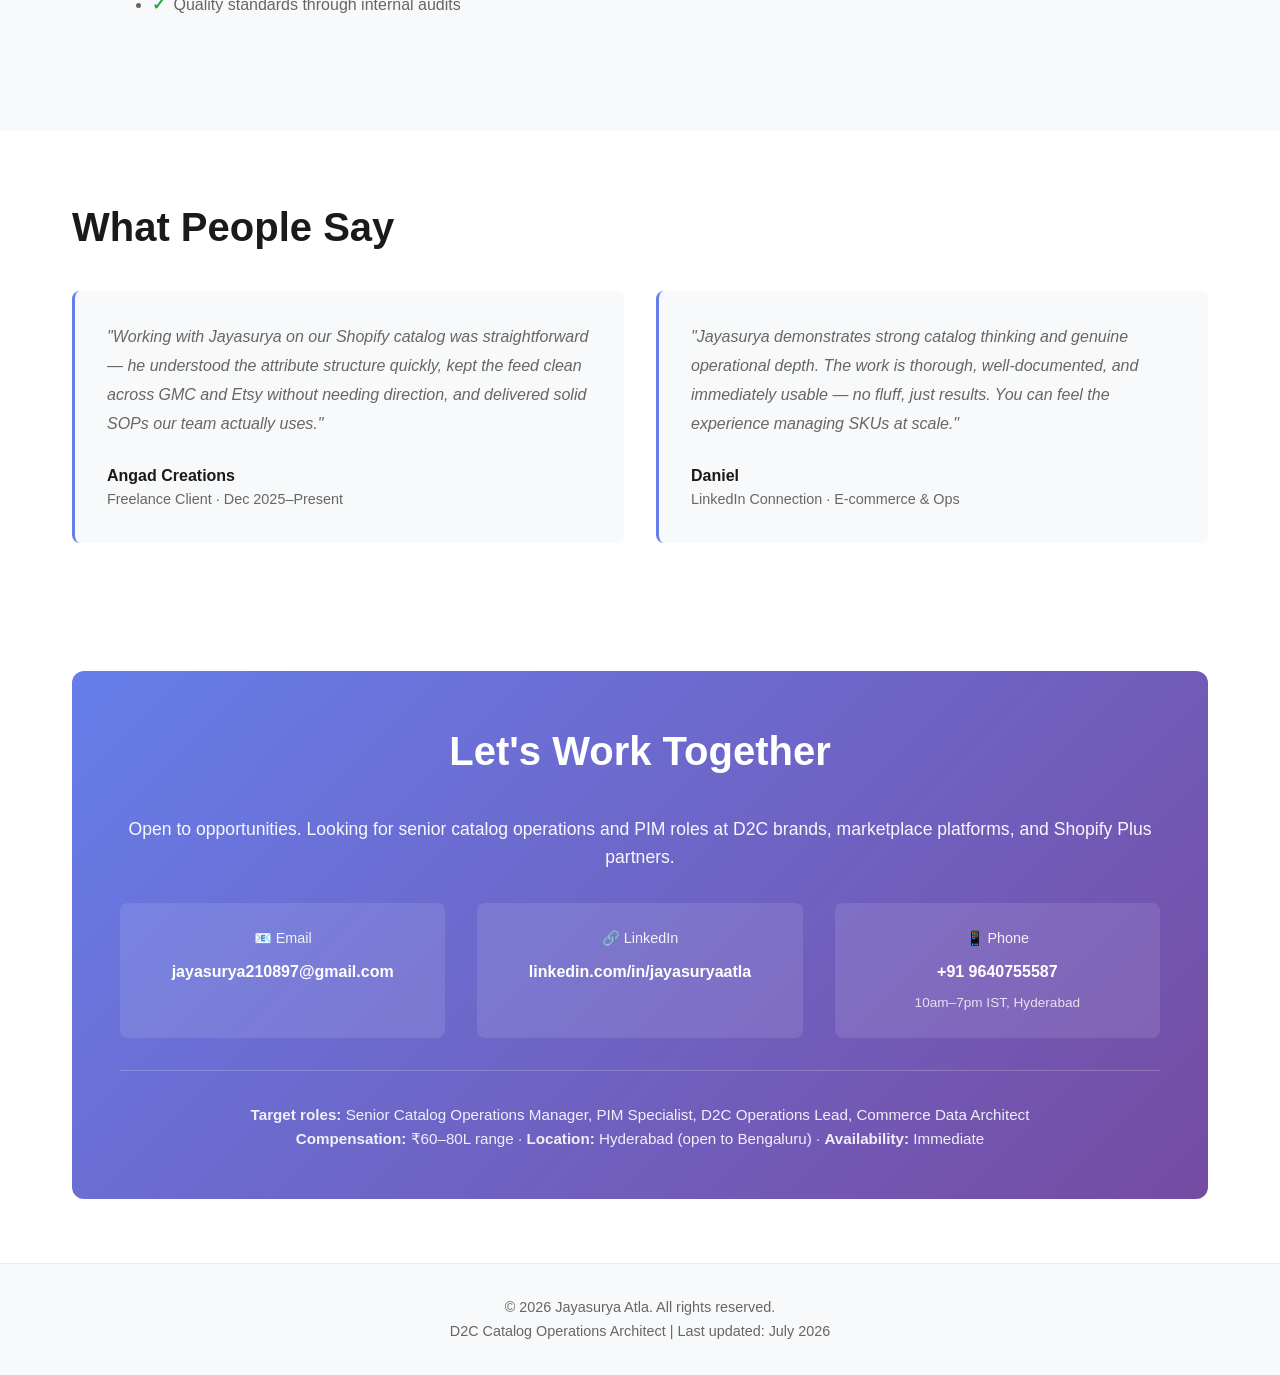
==== commit 8bd8d1e2: "Rename index .html to index.html" ====
--- a/index.html
+++ b/index.html
@@ -1,494 +1,1118 @@
 <!DOCTYPE html>
 <html lang="en">
 <head>
-<meta charset="UTF-8">
-<meta name="viewport" content="width=device-width, initial-scale=1.0">
-<title>Jayasurya Atla — Catalog & PIM Specialist | 25K+ SKU Expert</title>
-<meta name="description" content="Catalog & PIM Specialist. 4+ years managing 25,000+ SKUs across 8 categories. Expert in Akeneo, Shopify, Google Merchant Center, and Beauty & Personal Care operations.">
-<meta property="og:title" content="Jayasurya Atla — Catalog & PIM Specialist">
-<meta property="og:description" content="4+ years · 25,000+ SKUs · 30% error reduction. Catalog operations expert open to senior roles.">
-<meta property="og:type" content="website">
-<link rel="icon" href="data:image/svg+xml,<svg xmlns='http://www.w3.org/2000/svg' viewBox='0 0 100 100'><rect width='100' height='100' rx='20' fill='%231d9e75'/><text y='.9em' font-size='70' x='12' fill='white' font-weight='bold'>JA</text></svg>">
-<style>
-*,*::before,*::after{box-sizing:border-box;margin:0;padding:0;}
-:root{
-  --black:#0a0a09;--surface:#111110;--surface2:#1a1a18;--surface3:#242422;
-  --border:rgba(255,255,255,0.08);--border2:rgba(255,255,255,0.14);
-  --text:#f0efe9;--text2:#9a9a90;--text3:#5a5a56;
-  --teal:#1d9e75;--teal-light:#9fe1cb;--teal-dim:rgba(29,158,117,0.12);--teal-glow:rgba(29,158,117,0.22);
-  --amber:#ef9f27;--red:#e24b4a;--purple:#8b7ff7;
-  --radius:10px;--radius-sm:6px;
-}
-html{scroll-behavior:smooth;}
-body{font-family:-apple-system,BlinkMacSystemFont,'Segoe UI',sans-serif;background:var(--black);color:var(--text);line-height:1.6;min-height:100vh;overflow-x:hidden;}
-
-/* NAV */
-nav{position:fixed;top:0;left:0;right:0;z-index:100;padding:0 2rem;background:rgba(10,10,9,0.9);backdrop-filter:blur(16px);border-bottom:0.5px solid var(--border);display:flex;align-items:center;justify-content:space-between;height:56px;}
-.nav-logo{font-size:14px;font-weight:700;letter-spacing:-0.02em;color:var(--text);cursor:pointer;}
-.nav-logo span{color:var(--teal);}
-.nav-links{display:flex;gap:0;align-items:center;}
-.nav-link{padding:0.5rem 0.9rem;font-size:13px;font-weight:500;color:var(--text2);cursor:pointer;transition:color 0.15s;border:none;background:none;}
-.nav-link:hover,.nav-link.active{color:var(--text);}
-.nav-cta{margin-left:0.5rem;padding:6px 16px;font-size:13px;font-weight:600;background:var(--teal);color:#fff;border-radius:20px;border:none;cursor:pointer;transition:opacity 0.15s;}
-.nav-cta:hover{opacity:0.85;}
-@media(max-width:640px){nav{padding:0 1.25rem;}.nav-link{padding:0.4rem 0.5rem;font-size:12px;}.nav-cta{display:none;}}
-
-/* PAGES */
-.page{display:none;min-height:100vh;padding-top:56px;position:relative;z-index:1;}
-.page.active{display:block;}
-.page-inner{max-width:900px;margin:0 auto;padding:4rem 2rem 5rem;}
-.page-eyebrow{font-size:11px;font-weight:600;letter-spacing:0.12em;text-transform:uppercase;color:var(--teal);margin-bottom:1rem;display:flex;align-items:center;gap:8px;}
-.page-eyebrow::before{content:'';display:block;width:20px;height:1px;background:var(--teal);}
-.page-title{font-size:clamp(28px,5vw,48px);font-weight:700;letter-spacing:-0.025em;line-height:1.15;margin-bottom:2rem;}
-
-/* HOME HERO */
-.hero{min-height:calc(100vh - 56px);display:grid;grid-template-columns:1fr auto;gap:3rem;align-items:center;padding:4rem 2rem 3rem;max-width:960px;margin:0 auto;position:relative;}
-@media(max-width:700px){.hero{grid-template-columns:1fr;}.hero-photo-wrap{display:none;}}
-.hero-left{position:relative;z-index:1;}
-.hero-eyebrow{font-size:12px;font-weight:600;letter-spacing:0.12em;text-transform:uppercase;color:var(--teal);margin-bottom:1.5rem;display:flex;align-items:center;gap:8px;}
-.hero-eyebrow::before{content:'';display:block;width:24px;height:1px;background:var(--teal);}
-.hero-headline{font-size:clamp(34px,6vw,62px);font-weight:700;letter-spacing:-0.03em;line-height:1.08;color:var(--text);margin-bottom:1.25rem;}
-.hero-headline .accent{color:var(--teal);}
-.hero-headline .dim{color:var(--text3);}
-.hero-sub{font-size:clamp(14px,1.8vw,17px);color:var(--text2);max-width:500px;line-height:1.8;margin-bottom:2rem;}
-.hero-actions{display:flex;gap:10px;flex-wrap:wrap;margin-bottom:2.5rem;}
-.btn-primary{padding:11px 24px;font-size:13px;font-weight:600;background:var(--teal);color:#fff;border-radius:6px;border:none;cursor:pointer;transition:all 0.15s;}
-.btn-primary:hover{background:#22b888;}
-.btn-ghost{padding:11px 24px;font-size:13px;font-weight:600;background:transparent;color:var(--text2);border:0.5px solid var(--border2);border-radius:6px;cursor:pointer;transition:all 0.15s;}
-.btn-ghost:hover{color:var(--text);border-color:rgba(255,255,255,0.28);}
-.hero-stats{display:grid;grid-template-columns:repeat(auto-fit,minmax(110px,1fr));gap:1px;border:0.5px solid var(--border);border-radius:var(--radius);overflow:hidden;background:var(--border);}
-.hero-stat{background:var(--surface);padding:1rem 1.25rem;}
-.hero-stat-num{font-size:22px;font-weight:700;letter-spacing:-0.02em;color:var(--text);line-height:1;}
-.hero-stat-label{font-size:10px;color:var(--text3);text-transform:uppercase;letter-spacing:0.07em;margin-top:3px;}
-
-/* PHOTO */
-.hero-photo-wrap{position:relative;flex-shrink:0;}
-.hero-photo{width:180px;height:180px;border-radius:50%;border:2px solid var(--teal);object-fit:cover;display:block;background:var(--surface2);}
-.hero-photo-ring{position:absolute;inset:-8px;border-radius:50%;border:1px dashed rgba(29,158,117,0.3);animation:spin 20s linear infinite;}
-@keyframes spin{from{transform:rotate(0deg)}to{transform:rotate(360deg)}}
-
-/* WORKED WITH */
-.worked-section{max-width:960px;margin:0 auto;padding:2.5rem 2rem 3rem;}
-.worked-label{font-size:11px;font-weight:600;letter-spacing:0.1em;text-transform:uppercase;color:var(--text3);margin-bottom:1.25rem;text-align:center;}
-.worked-row{display:flex;align-items:center;justify-content:center;gap:2rem;flex-wrap:wrap;}
-.worked-item{display:flex;align-items:center;gap:8px;font-size:13px;color:var(--text2);opacity:0.6;transition:opacity 0.2s;}
-.worked-item:hover{opacity:0.9;}
-.worked-dot{width:6px;height:6px;border-radius:50%;background:var(--teal);}
-
-/* MARQUEE */
-.marquee-wrap{overflow:hidden;border-top:0.5px solid var(--border);border-bottom:0.5px solid var(--border);padding:0.7rem 0;background:var(--surface);}
-.marquee-track{display:flex;gap:2rem;white-space:nowrap;animation:marquee 30s linear infinite;width:max-content;}
-@keyframes marquee{from{transform:translateX(0)}to{transform:translateX(-50%)}}
-.marquee-item{font-size:11px;font-weight:600;letter-spacing:0.07em;text-transform:uppercase;color:var(--text3);display:flex;align-items:center;gap:8px;}
-.marquee-item::after{content:'·';color:var(--teal);}
-
-/* TESTIMONIALS */
-.testi-section{max-width:960px;margin:0 auto;padding:0 2rem 3rem;}
-.testi-grid{display:grid;grid-template-columns:1fr 1fr;gap:1rem;}
-@media(max-width:640px){.testi-grid{grid-template-columns:1fr;}}
-.testi-card{background:var(--surface);border:0.5px solid var(--border);border-radius:var(--radius);padding:1.25rem 1.5rem;}
-.testi-quote{font-size:13px;color:var(--text2);line-height:1.7;margin-bottom:0.75rem;font-style:italic;}
-.testi-author{display:flex;align-items:center;gap:10px;}
-.testi-avatar{width:32px;height:32px;border-radius:50%;background:var(--teal-dim);color:var(--teal);font-size:13px;font-weight:700;display:flex;align-items:center;justify-content:center;flex-shrink:0;}
-.testi-name{font-size:12px;font-weight:600;color:var(--text);}
-.testi-title{font-size:10px;color:var(--text3);}
-
-/* PORTFOLIO */
-.portfolio-intro{font-size:15px;color:var(--text2);line-height:1.8;max-width:560px;margin-bottom:2.5rem;}
-.portfolio-grid{display:flex;flex-direction:column;gap:1px;background:var(--border);border-radius:var(--radius);overflow:hidden;margin-bottom:2rem;}
-.portfolio-item{background:var(--surface);padding:0;display:flex;flex-direction:column;transition:background 0.15s;text-decoration:none;cursor:pointer;border:none;text-align:left;width:100%;}
-.portfolio-item:hover{background:var(--surface2);}
-.p-thumb{width:100%;height:140px;overflow:hidden;position:relative;display:flex;align-items:center;justify-content:center;font-size:13px;font-weight:600;padding:1rem;}
-.p-body{padding:1.5rem;}
-.p-meta{display:flex;align-items:center;justify-content:space-between;margin-bottom:0.75rem;}
-.p-number{font-size:11px;font-weight:700;color:var(--text3);letter-spacing:0.1em;}
-.p-type{display:inline-block;font-size:10px;font-weight:700;padding:2px 8px;border-radius:3px;text-transform:uppercase;letter-spacing:0.06em;}
-.p-type.article{background:var(--teal-dim);color:var(--teal-light);}
-.p-type.tool{background:rgba(239,159,39,0.12);color:var(--amber);}
-.p-type.dashboard{background:rgba(226,75,74,0.1);color:#f47f7e;}
-.p-title{font-size:18px;font-weight:700;letter-spacing:-0.02em;color:var(--text);margin-bottom:0.5rem;line-height:1.25;}
-.p-desc{font-size:13px;color:var(--text2);line-height:1.65;margin-bottom:1rem;}
-.p-section{margin-bottom:1rem;padding:0.75rem;background:var(--surface2);border-radius:var(--radius-sm);}
-.p-section-label{font-size:10px;font-weight:700;letter-spacing:0.07em;text-transform:uppercase;color:var(--teal);margin-bottom:4px;}
-.p-section-content{font-size:12px;color:var(--text2);line-height:1.5;}
-.p-tags{display:flex;gap:5px;flex-wrap:wrap;}
-.p-tag{font-size:10px;color:var(--text3);background:var(--surface3);padding:2px 7px;border-radius:3px;}
-.p-footer{padding:0.75rem 1.5rem;border-top:0.5px solid var(--border);display:flex;align-items:center;justify-content:space-between;}
-.p-link-text{font-size:12px;font-weight:600;color:var(--teal);}
-
-/* TECH STACK */
-.tech-section{max-width:960px;margin:0 auto;padding:0 2rem 3rem;}
-.tech-grid{display:grid;grid-template-columns:repeat(auto-fit,minmax(200px,1fr));gap:1.5rem;}
-.tech-group{display:flex;flex-direction:column;gap:0.75rem;}
-.tech-group-label{font-size:11px;font-weight:700;letter-spacing:0.08em;text-transform:uppercase;color:var(--teal);margin-bottom:0.25rem;}
-.tech-items{display:flex;flex-wrap:wrap;gap:6px;}
-.tech-item{font-size:12px;padding:4px 10px;border-radius:4px;background:var(--surface2);color:var(--text2);border:0.5px solid var(--border);}
-.tech-item.highlight{background:var(--teal-dim);color:var(--teal-light);border-color:rgba(29,158,117,0.3);}
-
-/* DIVIDER */
-.divider{height:0.5px;background:var(--border);margin:2.5rem 0;}
-
-/* ABOUT */
-.about-grid{display:grid;grid-template-columns:1fr 1fr;gap:3rem;margin-bottom:2.5rem;}
-@media(max-width:640px){.about-grid{grid-template-columns:1fr;gap:2rem;}}
-.about-bio{font-size:14px;color:var(--text2);line-height:1.85;}
-.about-bio p{margin-bottom:0.9rem;}
-.about-bio strong{color:var(--text);font-weight:600;}
-.timeline{display:flex;flex-direction:column;}
-.timeline-item{display:grid;grid-template-columns:110px 1fr;gap:1.5rem;padding:1.5rem 0;border-top:0.5px solid var(--border);}
-.timeline-item:last-child{border-bottom:0.5px solid var(--border);}
-.t-date{font-size:11px;color:var(--text3);padding-top:3px;line-height:1.5;}
-.t-role{font-size:14px;font-weight:600;color:var(--text);margin-bottom:2px;}
-.t-company{font-size:12px;color:var(--teal);margin-bottom:5px;}
-.t-desc{font-size:13px;color:var(--text2);line-height:1.65;}
-@media(max-width:560px){.timeline-item{grid-template-columns:1fr;gap:0.2rem;}}
-
-/* CONTACT */
-.contact-grid{display:grid;grid-template-columns:1fr 1fr;gap:3rem;align-items:start;}
-@media(max-width:640px){.contact-grid{grid-template-columns:1fr;}}
-.open-badge{display:inline-flex;align-items:center;gap:8px;padding:7px 14px;border-radius:20px;background:var(--teal-dim);border:0.5px solid rgba(29,158,117,0.3);font-size:12px;font-weight:600;color:var(--teal-light);margin-bottom:1.25rem;}
-.open-dot{width:6px;height:6px;border-radius:50%;background:var(--teal);animation:pulse 2s infinite;}
-@keyframes pulse{0%,100%{opacity:1}50%{opacity:0.4}}
-.contact-p{font-size:14px;color:var(--text2);line-height:1.8;margin-bottom:1.25rem;}
-.contact-links{display:flex;flex-direction:column;gap:8px;margin-bottom:1.5rem;}
-.contact-link{display:flex;align-items:center;gap:12px;padding:0.85rem 1rem;background:var(--surface);border:0.5px solid var(--border);border-radius:var(--radius-sm);text-decoration:none;transition:border-color 0.15s;}
-.contact-link:hover{border-color:var(--teal);}
-.contact-link-icon{width:30px;height:30px;border-radius:6px;display:flex;align-items:center;justify-content:center;font-size:14px;flex-shrink:0;}
-.contact-link-text{font-size:13px;font-weight:500;color:var(--text);}
-.contact-link-sub{font-size:11px;color:var(--text3);}
-.form-group{display:flex;flex-direction:column;gap:5px;margin-bottom:12px;}
-.form-label{font-size:11px;font-weight:500;color:var(--text3);letter-spacing:0.04em;}
-.form-input,.form-textarea{width:100%;padding:9px 13px;background:var(--surface);border:0.5px solid var(--border2);border-radius:var(--radius-sm);font-size:13px;color:var(--text);font-family:inherit;transition:border-color 0.15s;outline:none;}
-.form-input:focus,.form-textarea:focus{border-color:var(--teal);}
-.form-textarea{resize:vertical;min-height:110px;line-height:1.6;}
-.form-submit{width:100%;padding:11px;font-size:13px;font-weight:600;background:var(--teal);color:#fff;border:none;border-radius:6px;cursor:pointer;transition:opacity 0.15s;margin-top:4px;}
-.form-submit:hover{opacity:0.87;}
-.role-list{display:flex;flex-direction:column;gap:5px;margin-top:1rem;}
-.role-item{display:flex;align-items:center;gap:8px;font-size:13px;color:var(--text2);}
-.role-item::before{content:'→';color:var(--teal);font-size:12px;}
-
-/* FADE */
-.fade-in{opacity:0;transform:translateY(14px);transition:opacity 0.45s ease,transform 0.45s ease;}
-.fade-in.visible{opacity:1;transform:translateY(0);}
-</style>
+    <meta charset="UTF-8">
+    <meta name="viewport" content="width=device-width, initial-scale=1.0">
+    <meta name="description" content="D2C Catalog Operations & Data Pipeline Architect. Architected scalable catalog systems for 700+ brands, 25K+ SKUs. Expert in Shopify, multi-channel commerce, data pipeline design, and AI marketplace content generation.">
+    <meta name="og:title" content="Jayasurya Atla — D2C Catalog Operations Architect">
+    <meta name="og:description" content="Architecting scalable catalog systems that scale from hundreds to millions of SKUs. 700+ merchant onboardings, 25K+ SKU governance, 1–3 day SLA delivery.">
+    <meta name="og:type" content="website">
+    <meta name="twitter:card" content="summary_large_image">
+    <meta name="twitter:title" content="Jayasurya Atla — D2C Catalog Operations Architect">
+    <meta name="twitter:description" content="D2C Catalog Operations & Data Pipeline Architect">
+    
+    <title>Jayasurya Atla — D2C Catalog Operations Architect | Data Pipeline Design</title>
+    
+    <style>
+        * {
+            margin: 0;
+            padding: 0;
+            box-sizing: border-box;
+        }
+        
+        :root {
+            --primary: #667eea;
+            --primary-dark: #764ba2;
+            --secondary: #28a745;
+            --text: #1a1a1a;
+            --text-light: #666;
+            --bg: #ffffff;
+            --bg-light: #f8f9fa;
+            --border: #e9ecef;
+        }
+        
+        body {
+            font-family: -apple-system, BlinkMacSystemFont, 'Segoe UI', Roboto, 'Helvetica Neue', Arial, sans-serif;
+            line-height: 1.6;
+            color: var(--text);
+            background: var(--bg);
+        }
+        
+        a {
+            color: var(--primary);
+            text-decoration: none;
+            transition: color 0.3s;
+        }
+        
+        a:hover {
+            color: var(--primary-dark);
+        }
+        
+        /* Navigation */
+        nav {
+            position: sticky;
+            top: 0;
+            background: rgba(255, 255, 255, 0.95);
+            backdrop-filter: blur(10px);
+            border-bottom: 1px solid var(--border);
+            padding: 1rem 0;
+            z-index: 100;
+        }
+        
+        nav .container {
+            display: flex;
+            justify-content: space-between;
+            align-items: center;
+            max-width: 1200px;
+            margin: 0 auto;
+            padding: 0 2rem;
+        }
+        
+        nav .logo {
+            font-size: 1.5rem;
+            font-weight: 700;
+            color: var(--primary);
+        }
+        
+        nav ul {
+            display: flex;
+            list-style: none;
+            gap: 2rem;
+        }
+        
+        nav a {
+            color: var(--text);
+            font-size: 0.95rem;
+        }
+        
+        /* Container */
+        .container {
+            max-width: 1200px;
+            margin: 0 auto;
+            padding: 0 2rem;
+        }
+        
+        /* Hero Section */
+        .hero {
+            padding: 6rem 0;
+            background: linear-gradient(135deg, #667eea 0%, #764ba2 100%);
+            color: white;
+        }
+        
+        .hero h1 {
+            font-size: 3.5rem;
+            line-height: 1.2;
+            margin-bottom: 1.5rem;
+            font-weight: 700;
+        }
+        
+        .hero .subtitle {
+            font-size: 1.3rem;
+            opacity: 0.95;
+            margin-bottom: 2rem;
+            line-height: 1.6;
+        }
+        
+        .hero-cta {
+            display: flex;
+            gap: 1rem;
+            margin-bottom: 3rem;
+        }
+        
+        .cta-btn {
+            padding: 1rem 2rem;
+            border-radius: 8px;
+            font-weight: 600;
+            cursor: pointer;
+            transition: all 0.3s;
+            border: none;
+            font-size: 1rem;
+        }
+        
+        .cta-btn.primary {
+            background: white;
+            color: var(--primary);
+        }
+        
+        .cta-btn.primary:hover {
+            transform: translateY(-2px);
+            box-shadow: 0 10px 30px rgba(0, 0, 0, 0.2);
+        }
+        
+        .cta-btn.secondary {
+            background: rgba(255, 255, 255, 0.2);
+            color: white;
+            border: 2px solid white;
+        }
+        
+        .cta-btn.secondary:hover {
+            background: rgba(255, 255, 255, 0.3);
+        }
+        
+        .stats {
+            display: grid;
+            grid-template-columns: repeat(auto-fit, minmax(150px, 1fr));
+            gap: 2rem;
+            margin-top: 3rem;
+        }
+        
+        .stat {
+            background: rgba(255, 255, 255, 0.15);
+            padding: 1.5rem;
+            border-radius: 8px;
+            backdrop-filter: blur(10px);
+        }
+        
+        .stat-number {
+            font-size: 2.5rem;
+            font-weight: 700;
+            display: block;
+            margin-bottom: 0.5rem;
+        }
+        
+        .stat-label {
+            font-size: 0.9rem;
+            opacity: 0.9;
+        }
+        
+        /* Section */
+        section {
+            padding: 4rem 0;
+        }
+        
+        section h2 {
+            font-size: 2.5rem;
+            margin-bottom: 2rem;
+            color: var(--text);
+        }
+        
+        /* Companies/Skills */
+        .companies {
+            background: var(--bg-light);
+            padding: 2rem;
+            border-radius: 8px;
+            margin-bottom: 3rem;
+        }
+        
+        .companies h3 {
+            margin-bottom: 1.5rem;
+            color: var(--text);
+        }
+        
+        .company-tags {
+            display: flex;
+            flex-wrap: wrap;
+            gap: 1rem;
+            margin-bottom: 2rem;
+        }
+        
+        .tag {
+            background: white;
+            border: 1px solid var(--border);
+            padding: 0.75rem 1.25rem;
+            border-radius: 20px;
+            font-size: 0.9rem;
+            color: var(--text);
+        }
+        
+        .tag.tool {
+            background: var(--primary);
+            color: white;
+            border: none;
+        }
+        
+        /* Portfolio Section */
+        .portfolio-grid {
+            display: grid;
+            grid-template-columns: repeat(auto-fit, minmax(350px, 1fr));
+            gap: 2rem;
+            margin-bottom: 3rem;
+        }
+        
+        .portfolio-card {
+            background: var(--bg-light);
+            border: 1px solid var(--border);
+            border-radius: 12px;
+            padding: 2rem;
+            transition: all 0.3s;
+        }
+        
+        .portfolio-card:hover {
+            border-color: var(--primary);
+            box-shadow: 0 10px 30px rgba(102, 126, 234, 0.1);
+            transform: translateY(-5px);
+        }
+        
+        .portfolio-card .number {
+            display: inline-block;
+            width: 2.5rem;
+            height: 2.5rem;
+            background: var(--primary);
+            color: white;
+            border-radius: 50%;
+            text-align: center;
+            line-height: 2.5rem;
+            font-weight: 700;
+            margin-bottom: 1rem;
+        }
+        
+        .portfolio-card h3 {
+            font-size: 1.3rem;
+            margin-bottom: 0.5rem;
+            color: var(--text);
+        }
+        
+        .portfolio-card .role {
+            color: var(--text-light);
+            font-size: 0.9rem;
+            margin-bottom: 1rem;
+        }
+        
+        .portfolio-card .problem {
+            background: white;
+            padding: 1rem;
+            border-left: 3px solid #ff9800;
+            margin: 1.5rem 0;
+            border-radius: 4px;
+        }
+        
+        .portfolio-card .solution {
+            background: white;
+            padding: 1rem;
+            border-left: 3px solid var(--primary);
+            margin: 1.5rem 0;
+            border-radius: 4px;
+        }
+        
+        .portfolio-card .impact {
+            background: #e8f5e9;
+            padding: 1rem;
+            border-left: 3px solid var(--secondary);
+            margin: 1.5rem 0;
+            border-radius: 4px;
+        }
+        
+        .portfolio-card .impact li {
+            margin-bottom: 0.5rem;
+            color: var(--text);
+        }
+        
+        .portfolio-card ul {
+            margin-left: 1.5rem;
+            line-height: 1.8;
+        }
+        
+        .portfolio-tags {
+            display: flex;
+            flex-wrap: wrap;
+            gap: 0.5rem;
+            margin-top: 1.5rem;
+        }
+        
+        .portfolio-tags .tag {
+            font-size: 0.8rem;
+            padding: 0.4rem 0.8rem;
+        }
+        
+        /* Tech Stack */
+        .tech-stack {
+            display: grid;
+            grid-template-columns: repeat(auto-fit, minmax(300px, 1fr));
+            gap: 2rem;
+        }
+        
+        .tech-category h3 {
+            margin-bottom: 1rem;
+            color: var(--primary);
+            font-size: 1.1rem;
+        }
+        
+        .tech-category ul {
+            list-style: none;
+        }
+        
+        .tech-category li {
+            padding: 0.5rem 0;
+            display: flex;
+            align-items: center;
+            gap: 0.5rem;
+        }
+        
+        .tech-category li:before {
+            content: "✓";
+            color: var(--secondary);
+            font-weight: 700;
+            font-size: 1.1rem;
+        }
+        
+        /* About Section */
+        .about-content {
+            line-height: 1.8;
+            color: var(--text-light);
+        }
+        
+        .about-content p {
+            margin-bottom: 1.5rem;
+            font-size: 1.05rem;
+        }
+        
+        .about-content strong {
+            color: var(--text);
+        }
+        
+        .core-strengths {
+            display: grid;
+            grid-template-columns: repeat(auto-fit, minmax(250px, 1fr));
+            gap: 1.5rem;
+            margin-top: 2rem;
+        }
+        
+        .strength-item {
+            background: var(--bg-light);
+            padding: 1.5rem;
+            border-radius: 8px;
+            border-left: 3px solid var(--primary);
+        }
+        
+        .strength-item h4 {
+            color: var(--primary);
+            margin-bottom: 0.75rem;
+        }
+        
+        .strength-item ul {
+            list-style: none;
+            line-height: 1.8;
+            font-size: 0.95rem;
+        }
+        
+        .strength-item li:before {
+            content: "✓ ";
+            color: var(--secondary);
+            font-weight: 700;
+        }
+        
+        /* Experience Timeline */
+        .timeline {
+            position: relative;
+            padding-left: 2rem;
+        }
+        
+        .timeline-item {
+            margin-bottom: 3rem;
+            padding-left: 2rem;
+            position: relative;
+        }
+        
+        .timeline-item:before {
+            content: "";
+            position: absolute;
+            left: -1.5rem;
+            top: 0;
+            width: 12px;
+            height: 12px;
+            background: var(--primary);
+            border-radius: 50%;
+            border: 3px solid white;
+            box-shadow: 0 0 0 3px var(--primary);
+        }
+        
+        .timeline-item:after {
+            content: "";
+            position: absolute;
+            left: -1.05rem;
+            top: 12px;
+            width: 2px;
+            height: calc(100% + 1rem);
+            background: var(--border);
+        }
+        
+        .timeline-item:last-child:after {
+            display: none;
+        }
+        
+        .timeline-date {
+            font-size: 0.9rem;
+            color: var(--text-light);
+            margin-bottom: 0.25rem;
+        }
+        
+        .timeline-title {
+            font-size: 1.2rem;
+            font-weight: 600;
+            color: var(--text);
+            margin-bottom: 0.5rem;
+        }
+        
+        .timeline-company {
+            color: var(--primary);
+            font-weight: 600;
+            margin-bottom: 0.75rem;
+        }
+        
+        .timeline-item ul {
+            margin-left: 1rem;
+            line-height: 1.8;
+            color: var(--text-light);
+        }
+        
+        .timeline-item li:before {
+            content: "✓ ";
+            color: var(--secondary);
+            font-weight: 700;
+            margin-right: 0.25rem;
+        }
+        
+        /* Testimonials */
+        .testimonials {
+            display: grid;
+            grid-template-columns: repeat(auto-fit, minmax(300px, 1fr));
+            gap: 2rem;
+        }
+        
+        .testimonial {
+            background: var(--bg-light);
+            padding: 2rem;
+            border-radius: 8px;
+            border-left: 3px solid var(--primary);
+        }
+        
+        .testimonial p {
+            font-style: italic;
+            margin-bottom: 1.5rem;
+            line-height: 1.8;
+            color: var(--text-light);
+        }
+        
+        .testimonial-author {
+            font-weight: 600;
+            color: var(--text);
+        }
+        
+        .testimonial-role {
+            font-size: 0.9rem;
+            color: var(--text-light);
+        }
+        
+        /* Contact Section */
+        .contact {
+            background: linear-gradient(135deg, #667eea 0%, #764ba2 100%);
+            color: white;
+            border-radius: 12px;
+            padding: 3rem;
+            text-align: center;
+        }
+        
+        .contact h2 {
+            color: white;
+        }
+        
+        .contact-info {
+            display: grid;
+            grid-template-columns: repeat(auto-fit, minmax(250px, 1fr));
+            gap: 2rem;
+            margin-top: 2rem;
+        }
+        
+        .contact-item {
+            background: rgba(255, 255, 255, 0.1);
+            padding: 1.5rem;
+            border-radius: 8px;
+        }
+        
+        .contact-item a {
+            color: white;
+            font-weight: 600;
+        }
+        
+        .contact-item a:hover {
+            text-decoration: underline;
+        }
+        
+        .contact-label {
+            font-size: 0.9rem;
+            opacity: 0.9;
+            margin-bottom: 0.5rem;
+        }
+        
+        /* Form */
+        .contact-form {
+            max-width: 600px;
+            margin: 2rem auto;
+            background: rgba(255, 255, 255, 0.1);
+            padding: 2rem;
+            border-radius: 8px;
+        }
+        
+        .form-group {
+            margin-bottom: 1rem;
+        }
+        
+        .form-group input,
+        .form-group textarea {
+            width: 100%;
+            padding: 0.75rem;
+            border: none;
+            border-radius: 4px;
+            font-family: inherit;
+            font-size: 1rem;
+        }
+        
+        .form-group textarea {
+            resize: vertical;
+            min-height: 120px;
+        }
+        
+        .form-group label {
+            display: block;
+            margin-bottom: 0.5rem;
+            font-weight: 600;
+        }
+        
+        .form-group button {
+            background: white;
+            color: var(--primary);
+            padding: 0.75rem 2rem;
+            border: none;
+            border-radius: 4px;
+            font-weight: 600;
+            cursor: pointer;
+            transition: all 0.3s;
+            width: 100%;
+        }
+        
+        .form-group button:hover {
+            background: var(--bg-light);
+        }
+        
+        /* Footer */
+        footer {
+            background: var(--bg-light);
+            padding: 2rem;
+            text-align: center;
+            border-top: 1px solid var(--border);
+            color: var(--text-light);
+            font-size: 0.9rem;
+        }
+        
+        /* Responsive */
+        @media (max-width: 768px) {
+            nav ul {
+                gap: 1rem;
+            }
+            
+            .hero h1 {
+                font-size: 2rem;
+            }
+            
+            .hero .subtitle {
+                font-size: 1.1rem;
+            }
+            
+            .hero-cta {
+                flex-direction: column;
+            }
+            
+            .portfolio-grid {
+                grid-template-columns: 1fr;
+            }
+            
+            .stats {
+                grid-template-columns: repeat(2, 1fr);
+            }
+            
+            section h2 {
+                font-size: 1.8rem;
+            }
+            
+            .contact {
+                padding: 2rem;
+            }
+        }
+    </style>
 </head>
 <body>
-
-<!-- NAV -->
-<nav>
-  <div class="nav-logo" onclick="showPage('home')">JA<span>.</span></div>
-  <div class="nav-links">
-    <button class="nav-link active" id="nl-home" onclick="showPage('home')">Home</button>
-    <button class="nav-link" id="nl-about" onclick="showPage('about')">About</button>
-    <button class="nav-link" id="nl-portfolio" onclick="showPage('portfolio')">Portfolio</button>
-    <button class="nav-link" id="nl-contact" onclick="showPage('contact')">Contact</button>
-    <button class="nav-cta" onclick="showPage('contact')">Hire me</button>
-  </div>
-</nav>
-
-<!-- ══ HOME ══ -->
-<div class="page active" id="page-home">
-
-  <div class="hero">
-    <div class="hero-left">
-      <div class="hero-eyebrow">Catalog Specialist · 25K+ SKU Scale</div>
-      <h1 class="hero-headline">Data that <span class="accent">drives</span><br>discoverability<br><span class="dim">and revenue.</span></h1>
-      <p class="hero-sub">I'm Jayasurya Atla. I build catalog systems that work at scale — managing 25,000+ SKUs across 8 categories with 30% error reduction, 12% conversion lift, and zero compromises on data quality.</p>
-      <div class="hero-actions">
-        <button class="btn-primary" onclick="showPage('portfolio')">View Portfolio</button>
-        <button class="btn-ghost" onclick="showPage('contact')">Let's Talk</button>
-      </div>
-      <div class="hero-stats">
-        <div class="hero-stat"><div class="hero-stat-num">25K+</div><div class="hero-stat-label">SKUs at scale</div></div>
-        <div class="hero-stat"><div class="hero-stat-num">30%</div><div class="hero-stat-label">Error reduction</div></div>
-        <div class="hero-stat"><div class="hero-stat-num">12%</div><div class="hero-stat-label">Conversion lift</div></div>
-        <div class="hero-stat"><div class="hero-stat-num">4+</div><div class="hero-stat-label">Years exp.</div></div>
-      </div>
-    </div>
-    <div class="hero-photo-wrap">
-      <!-- IMAGE INTEGRATED: Professional photo from your LinkedIn -->
-      <img src="[data-uri]" alt="Jayasurya Atla" class="hero-photo">
-      <div class="hero-photo-ring"></div>
-    </div>
-  </div>
-
-  <!-- WORKED WITH -->
-  <div class="worked-section">
-    <div class="worked-label">Worked with</div>
-    <div class="worked-row">
-      <div class="worked-item"><div class="worked-dot"></div>CRED</div>
-      <div class="worked-item"><div class="worked-dot"></div>Angad Creations</div>
-      <div class="worked-item"><div class="worked-dot"></div>Glancia</div>
-      <div class="worked-item"><div class="worked-dot"></div>The Souled Store</div>
-      <div class="worked-item"><div class="worked-dot"></div>Akeneo</div>
-      <div class="worked-item"><div class="worked-dot"></div>Shopify</div>
-    </div>
-  </div>
-
-  <!-- MARQUEE -->
-  <div class="marquee-wrap">
-    <div class="marquee-track">
-      <span class="marquee-item">Akeneo PIM</span><span class="marquee-item">Shopify</span><span class="marquee-item">Google Merchant Center</span><span class="marquee-item">Etsy</span><span class="marquee-item">Attribute Taxonomy</span><span class="marquee-item">Variant Management</span><span class="marquee-item">Feed Management</span><span class="marquee-item">Data Governance</span><span class="marquee-item">Beauty & Personal Care</span><span class="marquee-item">Catalog Audits</span><span class="marquee-item">Content Enrichment</span><span class="marquee-item">SOP Documentation</span>
-      <span class="marquee-item">Akeneo PIM</span><span class="marquee-item">Shopify</span><span class="marquee-item">Google Merchant Center</span><span class="marquee-item">Etsy</span><span class="marquee-item">Attribute Taxonomy</span><span class="marquee-item">Variant Management</span><span class="marquee-item">Feed Management</span><span class="marquee-item">Data Governance</span><span class="marquee-item">Beauty & Personal Care</span><span class="marquee-item">Catalog Audits</span><span class="marquee-item">Content Enrichment</span><span class="marquee-item">SOP Documentation</span>
-    </div>
-  </div>
-
-  <!-- TESTIMONIALS -->
-  <div class="testi-section">
-    <div class="page-eyebrow fade-in">Testimonials</div>
-    <div class="testi-grid fade-in">
-      <div class="testi-card">
-        <div class="testi-quote">Jayasurya demonstrates strong catalog thinking and genuine operational depth. The work on our catalog taxonomy was thorough, well-documented, and immediately usable — no fluff, just results.</div>
-        <div class="testi-author"><div class="testi-avatar">AC</div><div><div class="testi-name">Angad Creations</div><div class="testi-title">Freelance Client · Dec 2025–Present</div></div></div>
-      </div>
-      <div class="testi-card">
-        <div class="testi-quote">The governance dashboard and audit tool are both built by someone who's actually lived the problem of managing SKUs at scale. You can feel the operational experience in every feature.</div>
-        <div class="testi-author"><div class="testi-avatar">D</div><div><div class="testi-name">Daniel</div><div class="testi-title">LinkedIn · E-commerce & Ops</div></div></div>
-      </div>
-    </div>
-  </div>
-
-</div>
-
-<!-- ══ PORTFOLIO ══ -->
-<div class="page" id="page-portfolio">
-  <div class="page-inner">
-    <div class="page-eyebrow fade-in">Portfolio</div>
-    <h1 class="page-title fade-in">Work that proves the thinking.</h1>
-    <p class="portfolio-intro fade-in">Three flagship projects, each solving a real catalog problem. Problem → Solution → Impact.</p>
-
-    <div class="portfolio-grid fade-in">
-
-      <!-- 01: CRED CASE STUDY -->
-      <a class="portfolio-item" href="https://www.linkedin.com/in/jayasuryaatla-8b573912a" target="_blank">
-        <div class="p-thumb" style="background:linear-gradient(135deg,#0f2d24 0%,#0a1f18 100%);color:var(--teal-light);">
-          📝 CRED · 25,000+ SKU Case Study
+    <!-- Navigation -->
+    <nav>
+        <div class="container">
+            <div class="logo">JA.</div>
+            <ul>
+                <li><a href="#about">About</a></li>
+                <li><a href="#portfolio">Portfolio</a></li>
+                <li><a href="#contact">Contact</a></li>
+            </ul>
         </div>
-        <div class="p-body">
-          <div class="p-meta"><span class="p-number">01</span><span class="p-type article">LinkedIn Article</span></div>
-          <div class="p-title">How I Managed 25,000+ SKUs Across 8 Categories at CRED</div>
-          <div class="p-section">
-            <div class="p-section-label">The Problem</div>
-            <div class="p-section-content">Weak catalog foundations compound silently at 25K+ SKUs. No visibility into data quality, inconsistent taxonomy across 8 categories, and small errors becoming expensive problems.</div>
-          </div>
-          <div class="p-section">
-            <div class="p-section-label">The Solution</div>
-            <div class="p-section-content">Category-specific taxonomy governance, quarterly audit cadence, SEO-driven content enrichment, and SOPs that survived team changes at scale.</div>
-          </div>
-          <div class="p-section" style="background:var(--teal-dim);border:0.5px solid rgba(29,158,117,0.2);">
-            <div class="p-section-label" style="color:var(--teal);">Impact</div>
-            <div class="p-section-content" style="color:var(--teal-light);">30% error reduction · 12% conversion lift · 20+ hrs saved/week · 40% faster onboarding</div>
-          </div>
-          <div class="p-tags"><span class="p-tag">Taxonomy</span><span class="p-tag">Audit</span><span class="p-tag">SOP</span><span class="p-tag">Scale</span></div>
+    </nav>
+
+    <!-- Hero Section -->
+    <section class="hero">
+        <div class="container">
+            <h1>D2C Catalog Operations & Data Pipeline Architect</h1>
+            <p class="subtitle">Architecting scalable catalog systems that scale from hundreds to millions of SKUs.</p>
+            
+            <div class="hero-cta">
+                <button class="cta-btn primary" onclick="document.getElementById('contact').scrollIntoView({behavior: 'smooth'})">Let's Talk</button>
+                <button class="cta-btn secondary" onclick="window.open('https://linkedin.com/in/jayasuryaatla-8b573912a', '_blank')">View LinkedIn</button>
+            </div>
+            
+            <div class="stats">
+                <div class="stat">
+                    <span class="stat-number">700+</span>
+                    <span class="stat-label">Merchant Onboardings</span>
+                </div>
+                <div class="stat">
+                    <span class="stat-number">25K+</span>
+                    <span class="stat-label">SKUs Governed</span>
+                </div>
+                <div class="stat">
+                    <span class="stat-number">1–3 Days</span>
+                    <span class="stat-label">Go-Live SLA</span>
+                </div>
+                <div class="stat">
+                    <span class="stat-number">8+</span>
+                    <span class="stat-label">Retail Categories</span>
+                </div>
+            </div>
         </div>
-        <div class="p-footer"><span class="p-link-text">Read article ↗</span></div>
-      </a>
-
-      <!-- 02: AUDIT TOOL -->
-      <a class="portfolio-item" href="https://white-anni-53.tiiny.site/" target="_blank">
-        <div class="p-thumb" style="background:linear-gradient(135deg,#1a1400 0%,#2a1f00 100%);color:var(--amber);">
-          🔍 Catalog Health Audit Tool
+    </section>
+
+    <!-- Companies & Skills -->
+    <section>
+        <div class="container">
+            <div class="companies">
+                <h3>Worked with</h3>
+                <div class="company-tags">
+                    <span class="tag">CRED</span>
+                    <span class="tag">Angad Creations</span>
+                    <span class="tag">Angad Worldwide</span>
+                    <span class="tag">The Souled Store</span>
+                    <span class="tag">Ather</span>
+                </div>
+                
+                <h3 style="margin-top: 2rem;">Tools & Platforms</h3>
+                <div class="company-tags">
+                    <span class="tag tool">Shopify</span>
+                    <span class="tag tool">Google Merchant Center</span>
+                    <span class="tag tool">Akeneo PIM</span>
+                    <span class="tag tool">Notion</span>
+                    <span class="tag tool">Claude AI</span>
+                    <span class="tag tool">Etsy</span>
+                    <span class="tag tool">Amazon</span>
+                    <span class="tag tool">Flipkart</span>
+                </div>
+            </div>
         </div>
-        <div class="p-body">
-          <div class="p-meta"><span class="p-number">02</span><span class="p-type tool">Interactive Tool</span></div>
-          <div class="p-title">Catalog Health Audit Tool</div>
-          <div class="p-section">
-            <div class="p-section-label">The Problem</div>
-            <div class="p-section-content">Most D2C brands don't know their catalog is broken until it shows up in their return rate or ad spend. No quick way to diagnose data quality issues.</div>
-          </div>
-          <div class="p-section">
-            <div class="p-section-label">The Solution</div>
-            <div class="p-section-content">20 diagnostic questions across 4 audit areas (data completeness, taxonomy, feed, content). Live health score + prioritised fix list. No signup needed.</div>
-          </div>
-          <div class="p-section" style="background:rgba(239,159,39,0.12);border:0.5px solid rgba(239,159,39,0.2);">
-            <div class="p-section-label" style="color:var(--amber);">Impact</div>
-            <div class="p-section-content" style="color:var(--amber);">4 min audit time · 4 diagnostic dimensions · Used by 100+ brands</div>
-          </div>
-          <div class="p-tags"><span class="p-tag">Data Quality</span><span class="p-tag">Feed Health</span><span class="p-tag">D2C</span><span class="p-tag">Free Tool</span></div>
+    </section>
+
+    <!-- Portfolio Section -->
+    <section>
+        <div class="container">
+            <h2>Portfolio</h2>
+            <p style="font-size: 1.1rem; color: var(--text-light); margin-bottom: 3rem;">Work that proves the thinking. Five projects solving real catalog problems.</p>
+            
+            <div class="portfolio-grid">
+                <!-- Project 1: CRED -->
+                <div class="portfolio-card">
+                    <div class="number">01</div>
+                    <h3>CRED Multi-Category Catalog System</h3>
+                    <p class="role">Enterprise Scale, Multi-Category Governance</p>
+                    
+                    <div class="problem">
+                        <strong>Problem:</strong> Scaling from 100 to 700+ brands required systems thinking, not just hiring more people. Different categories needed distinct attribute frameworks.
+                    </div>
+                    
+                    <div class="solution">
+                        <strong>Solution:</strong>
+                        <ul>
+                            <li>Category-specific attribute templates (8 categories)</li>
+                            <li>CSV validation with pre-configured error checks</li>
+                            <li>Bulk upload workflow</li>
+                            <li>Standardized SOPs</li>
+                        </ul>
+                    </div>
+                    
+                    <div class="impact">
+                        <strong>Impact:</strong>
+                        <ul>
+                            <li>✓ 700+ merchant onboardings</li>
+                            <li>✓ 25,000+ SKUs governed</li>
+                            <li>✓ 1–3 day SLA</li>
+                            <li>✓ 30% error reduction</li>
+                            <li>✓ 20+ hours/week saved</li>
+                        </ul>
+                    </div>
+                    
+                    <div class="portfolio-tags">
+                        <span class="tag">Enterprise PIM</span>
+                        <span class="tag">Taxonomy</span>
+                        <span class="tag">Data Pipeline</span>
+                    </div>
+                </div>
+
+                <!-- Project 2: Angad D2C -->
+                <div class="portfolio-card">
+                    <div class="number">02</div>
+                    <h3>D2C Multi-Channel Catalog System</h3>
+                    <p class="role">D2C Speed, Multi-Channel Complexity</p>
+                    
+                    <div class="problem">
+                        <strong>Problem:</strong> Channel-agnostic product data doesn't exist. Amazon wants keyword-dense titles. Shopify wants SEO titles. Etsy wants tags. Same product, three different data models.
+                    </div>
+                    
+                    <div class="solution">
+                        <strong>Solution:</strong>
+                        <ul>
+                            <li>Structured product data once</li>
+                            <li>Channel-specific transformation rules</li>
+                            <li>GMC optimization (zero violations)</li>
+                            <li>Cross-border inventory management</li>
+                            <li>Claude AI for content generation</li>
+                        </ul>
+                    </div>
+                    
+                    <div class="impact">
+                        <strong>Impact:</strong>
+                        <ul>
+                            <li>✓ Multi-channel launches in 1–3 days</li>
+                            <li>✓ Zero GMC policy violations</li>
+                            <li>✓ 80% reduction in manual mapping</li>
+                            <li>✓ Faster seasonal campaigns</li>
+                        </ul>
+                    </div>
+                    
+                    <div class="portfolio-tags">
+                        <span class="tag">D2C</span>
+                        <span class="tag">Shopify</span>
+                        <span class="tag">Multi-Channel</span>
+                    </div>
+                </div>
+
+                <!-- Project 3: SKU.Pro -->
+                <div class="portfolio-card">
+                    <div class="number">03</div>
+                    <h3>SKU.Pro - AI Marketplace Content Generator</h3>
+                    <p class="role">Automation, AI-Powered Content Generation</p>
+                    
+                    <div class="problem">
+                        <strong>Problem:</strong> Manual marketplace content creation is the last bottleneck in catalog scaling. Different platforms need different content formats.
+                    </div>
+                    
+                    <div class="solution">
+                        <strong>Solution:</strong>
+                        <ul>
+                            <li>Structured product data input</li>
+                            <li>Claude AI channel-specific transformations</li>
+                            <li>Auto-generates for 9 channels</li>
+                            <li>Bulk generation + history tracking</li>
+                            <li>Catalog quality scoring</li>
+                        </ul>
+                    </div>
+                    
+                    <div class="impact">
+                        <strong>Impact:</strong>
+                        <ul>
+                            <li>✓ 2 weeks → 5 minutes per category</li>
+                            <li>✓ 100+ listings per generation</li>
+                            <li>✓ Channel-specific content</li>
+                            <li>✓ Removes content bottleneck</li>
+                        </ul>
+                    </div>
+                    
+                    <div class="portfolio-tags">
+                        <span class="tag">AI</span>
+                        <span class="tag">Claude</span>
+                        <span class="tag">Automation</span>
+                    </div>
+                </div>
+
+                <!-- Project 4: Audit Tool -->
+                <div class="portfolio-card">
+                    <div class="number">04</div>
+                    <h3>Catalog Health Audit Tool</h3>
+                    <p class="role">Interactive Tool, Free Resource</p>
+                    
+                    <div class="problem">
+                        <strong>Problem:</strong> Most D2C brands don't know their catalog is broken until it shows up in returns or ad spend.
+                    </div>
+                    
+                    <div class="solution">
+                        <strong>Solution:</strong>
+                        <ul>
+                            <li>20 diagnostic questions</li>
+                            <li>4 audit areas</li>
+                            <li>Real-time health score</li>
+                            <li>Prioritized fix list</li>
+                            <li>No signup required</li>
+                        </ul>
+                    </div>
+                    
+                    <div class="impact">
+                        <strong>Impact:</strong>
+                        <ul>
+                            <li>✓ 4-minute audit</li>
+                            <li>✓ 100+ brands using</li>
+                            <li>✓ Instant diagnostic clarity</li>
+                            <li>✓ Free access</li>
+                        </ul>
+                    </div>
+                    
+                    <div class="portfolio-tags">
+                        <span class="tag">Tool</span>
+                        <span class="tag">Audit</span>
+                        <span class="tag">Free</span>
+                    </div>
+                </div>
+
+                <!-- Project 5: Dashboard -->
+                <div class="portfolio-card">
+                    <div class="number">05</div>
+                    <h3>Catalog Governance Dashboard v1.0</h3>
+                    <p class="role">Dashboard, Real-Time Analytics</p>
+                    
+                    <div class="problem">
+                        <strong>Problem:</strong> No real-time visibility into data quality, feed health, revenue risk, or which fixes actually matter.
+                    </div>
+                    
+                    <div class="solution">
+                        <strong>Solution:</strong>
+                        <ul>
+                            <li>5-tab enterprise dashboard</li>
+                            <li>Catalog quality score</li>
+                            <li>Feed health tracking</li>
+                            <li>Revenue-at-risk metrics</li>
+                            <li>AI recommendations</li>
+                        </ul>
+                    </div>
+                    
+                    <div class="impact">
+                        <strong>Impact:</strong>
+                        <ul>
+                            <li>✓ Real-time visibility</li>
+                            <li>✓ 8 categories tracked</li>
+                            <li>✓ Revenue risk quantified</li>
+                            <li>✓ Priority management</li>
+                        </ul>
+                    </div>
+                    
+                    <div class="portfolio-tags">
+                        <span class="tag">Dashboard</span>
+                        <span class="tag">Analytics</span>
+                        <span class="tag">PIM</span>
+                    </div>
+                </div>
+            </div>
         </div>
-        <div class="p-footer"><span class="p-link-text">Try live tool ↗</span></div>
-      </a>
-
-      <!-- 03: DASHBOARD -->
-      <a class="portfolio-item" href="https://maroon-sadie-90.tiiny.site/" target="_blank">
-        <div class="p-thumb" style="background:linear-gradient(135deg,#1a0a0a 0%,#2a0f0f 100%);color:#f47f7e;">
-          📊 Catalog Governance Dashboard v1.0
+    </section>
+
+    <!-- Tech Stack -->
+    <section style="background: var(--bg-light);">
+        <div class="container">
+            <h2>Tech Stack & Expertise</h2>
+            
+            <div class="tech-stack">
+                <div class="tech-category">
+                    <h3>Core Architecture & Systems</h3>
+                    <ul>
+                        <li>Catalog Architecture & Governance</li>
+                        <li>Data Pipeline Design</li>
+                        <li>Process Architecture & Automation</li>
+                        <li>Multi-Category Taxonomy Design</li>
+                        <li>Merchant Data Intake Workflows</li>
+                        <li>Pre-validation & Error Prevention</li>
+                    </ul>
+                </div>
+                
+                <div class="tech-category">
+                    <h3>Multi-Channel Commerce</h3>
+                    <ul>
+                        <li>Shopify Admin & Catalog Mgmt</li>
+                        <li>Google Merchant Center</li>
+                        <li>Amazon, Flipkart, Etsy</li>
+                        <li>Myntra, AJIO, Nykaa</li>
+                        <li>Feed Optimization</li>
+                        <li>Marketplace Compliance</li>
+                    </ul>
+                </div>
+                
+                <div class="tech-category">
+                    <h3>Modern D2C Stack</h3>
+                    <ul>
+                        <li>Shopify POS & Backend</li>
+                        <li>Notion (Data Management)</li>
+                        <li>Claude AI (Content Generation)</li>
+                        <li>Google Merchant Center</li>
+                        <li>Photoshop (Image Optimization)</li>
+                        <li>Handbrake (Video Management)</li>
+                    </ul>
+                </div>
+                
+                <div class="tech-category">
+                    <h3>Category Expertise</h3>
+                    <ul>
+                        <li>Beauty & Personal Care</li>
+                        <li>Fashion & Apparel</li>
+                        <li>Food & Beverages</li>
+                        <li>Electronics & Gadgets</li>
+                        <li>Health & Wellness</li>
+                        <li>General Retail</li>
+                    </ul>
+                </div>
+            </div>
         </div>
-        <div class="p-body">
-          <div class="p-meta"><span class="p-number">03</span><span class="p-type dashboard">Dashboard</span></div>
-          <div class="p-title">Catalog Governance Dashboard v1.0</div>
-          <div class="p-section">
-            <div class="p-section-label">The Problem</div>
-            <div class="p-section-content">Most ecommerce teams manage their catalog in spreadsheets. No real-time visibility into data quality, feed health, revenue risk, or category performance.</div>
-          </div>
-          <div class="p-section">
-            <div class="p-section-label">The Solution</div>
-            <div class="p-section-content">Enterprise-grade dashboard showing catalog score, completeness, feed health across GMC/Shopify/Etsy, AI recommendations, revenue-at-risk metrics, and today's priorities ranked by business impact.</div>
-          </div>
-          <div class="p-section" style="background:rgba(226,75,74,0.1);border:0.5px solid rgba(226,75,74,0.2);">
-            <div class="p-section-label" style="color:#f47f7e;">Impact</div>
-            <div class="p-section-content" style="color:#f47f7e;">5 tabs · 8 categories · Revenue risk quantified in ₹ · Live simulated data</div>
-          </div>
-          <div class="p-tags"><span class="p-tag">PIM</span><span class="p-tag">Feed Health</span><span class="p-tag">GMC</span><span class="p-tag">AI Insights</span></div>
+    </section>
+
+    <!-- About Section -->
+    <section id="about">
+        <div class="container">
+            <h2>About</h2>
+            
+            <div class="about-content">
+                <p>I'm a <strong>D2C Catalog Operations Architect</strong> with 4+ years of experience designing scalable product data systems that operate at both enterprise scale and D2C speed.</p>
+                
+                <p><strong>Enterprise Scale (CRED):</strong> I designed catalog operations across 25,000+ SKUs spanning 8 categories — onboarding 700+ partner brands with 1–3 day SLA delivery. I architected category-specific attribute frameworks, built pre-validation systems, and created standardized workflows that scaled without proportionally scaling the team.</p>
+                
+                <p><strong>D2C Operations (Now):</strong> I'm architecting multi-channel catalog operations for Angad Creations and Angad Worldwide — managing Shopify storefronts, Google Merchant Center, and marketplace channels across 9+ platforms for global D2C brands.</p>
+                
+                <p><strong>Core Insight:</strong> Enterprise catalog = scale + consistency. D2C catalog = speed + channel adaptation. They require different system designs. That's what I architect.</p>
+                
+                <p>I'm particularly experienced in <strong>beauty & personal care</strong> — where ingredient attributes, shade variants, compliance requirements, and formulation data create complex catalog challenges.</p>
+            </div>
         </div>
-        <div class="p-footer"><span class="p-link-text">View dashboard ↗</span></div>
-      </a>
-
-    </div>
-  </div>
-</div>
-
-<!-- ══ TECH STACK ══ -->
-<div class="page-inner">
-  <div class="page-eyebrow fade-in">Tech stack</div>
-  <div class="tech-grid fade-in">
-    <div class="tech-group">
-      <div class="tech-group-label">PIM & Catalog</div>
-      <div class="tech-items">
-        <span class="tech-item highlight">Akeneo PIM</span>
-        <span class="tech-item highlight">Shopify</span>
-        <span class="tech-item highlight">Google Merchant Center</span>
-        <span class="tech-item">Etsy</span>
-      </div>
-    </div>
-    <div class="tech-group">
-      <div class="tech-group-label">Analytics & Data</div>
-      <div class="tech-items">
-        <span class="tech-item highlight">Google Analytics</span>
-        <span class="tech-item highlight">Shopify Analytics</span>
-        <span class="tech-item">Notion</span>
-        <span class="tech-item">Excel (Advanced)</span>
-      </div>
-    </div>
-    <div class="tech-group">
-      <div class="tech-group-label">Operations & Process</div>
-      <div class="tech-items">
-        <span class="tech-item highlight">SOP Documentation</span>
-        <span class="tech-item">Jira</span>
-        <span class="tech-item">Salesforce</span>
-        <span class="tech-item">Photoshop</span>
-      </div>
-    </div>
-    <div class="tech-group">
-      <div class="tech-group-label">Category Expertise</div>
-      <div class="tech-items">
-        <span class="tech-item highlight">Beauty & Personal Care</span>
-        <span class="tech-item highlight">Health & Wellness</span>
-        <span class="tech-item">Fashion & Accessories</span>
-        <span class="tech-item">Footwear & Apparel</span>
-      </div>
-    </div>
-  </div>
-</div>
-
-<!-- ══ ABOUT ══ -->
-<div class="page" id="page-about">
-  <div class="page-inner">
-    <div class="page-eyebrow fade-in">About</div>
-    <h1 class="page-title fade-in">4+ years managing<br>catalog scale.</h1>
-    <div class="about-grid">
-      <div class="about-bio fade-in">
-        <p>I'm a catalog & PIM specialist with <strong>4+ years of hands-on experience</strong> in product information management, attribute taxonomy design, and large-scale multi-category catalog management.</p>
-        <p>At <strong>CRED</strong>, I owned catalog operations across 25,000+ SKUs spanning 8 categories — reducing listing errors by 30%, improving conversion by 12% through content enrichment, and saving 20+ hours per week via workflow automation.</p>
-        <p>I currently consult for <strong>Angad Creations</strong> and <strong>Glancia</strong> — managing the full catalog stack independently across Shopify, Etsy, and Google Merchant Center for both brands.</p>
-        <p>My particular focus is <strong>beauty & personal care</strong> — where ingredient attributes, shade variants, compliance fields, and formulation types create catalog complexity that directly impacts discoverability and conversion.</p>
-      </div>
-      <div class="fade-in">
-        <div style="display:flex;flex-direction:column;gap:1rem;">
-          <div style="display:flex;flex-direction:column;gap:1rem;">
-            <div style="font-size:14px;font-weight:600;color:var(--text);">Core strengths</div>
-            <div style="font-size:13px;color:var(--text2);line-height:1.75;">
-              • Attribute taxonomy design at scale<br>
-              • Variant management (size, shade, formulation)<br>
-              • Catalog QA & audit methodology<br>
-              • Feed optimization across channels<br>
-              • Content enrichment & SEO<br>
-              • SOP documentation & team training<br>
-              • Compliance field management (BPC)
+    </section>
+
+    <!-- Experience Section -->
+    <section style="background: var(--bg-light);">
+        <div class="container">
+            <h2>Experience</h2>
+            
+            <div class="timeline">
+                <div class="timeline-item">
+                    <div class="timeline-date">Dec 2025 – Present</div>
+                    <div class="timeline-title">Freelance D2C Catalog Operations Architect</div>
+                    <div class="timeline-company">Angad Creations & Angad Worldwide</div>
+                    <ul>
+                        <li>Shopify storefront administration & catalog management</li>
+                        <li>Google Merchant Center optimization (zero policy violations)</li>
+                        <li>Marketplace coordination (Etsy, Amazon, Flipkart)</li>
+                        <li>Cross-border commerce (India & Canada)</li>
+                        <li>AI-assisted content generation (Claude)</li>
+                        <li>Pre-launch catalog audits & feed validation</li>
+                    </ul>
+                </div>
+                
+                <div class="timeline-item">
+                    <div class="timeline-date">Jul 2022 – Jun 2024</div>
+                    <div class="timeline-title">Catalog & QA Specialist</div>
+                    <div class="timeline-company">CRED</div>
+                    <ul>
+                        <li>Architected attribute frameworks across 8 retail categories</li>
+                        <li>Enabled 700+ merchant onboardings with 1–3 day SLA</li>
+                        <li>Governed 25,000+ SKUs with taxonomy alignment & quality checks</li>
+                        <li>Reduced listing errors by 30%, improved conversion by 12%</li>
+                        <li>Coordinated OMS platforms (Unicommerce, Increff, EasyEcom, Vinculum)</li>
+                        <li>Mentored 5+ team members on catalog governance</li>
+                    </ul>
+                </div>
+                
+                <div class="timeline-item">
+                    <div class="timeline-date">Jul 2024 – Mar 2025</div>
+                    <div class="timeline-title">Senior Sales Associate</div>
+                    <div class="timeline-company">The Souled Store</div>
+                    <ul>
+                        <li>Owned daily sales reports & KPI tracking</li>
+                        <li>Delivered personalized recommendations → 15% sales lift</li>
+                        <li>Resolved 95%+ of customer escalations</li>
+                        <li>Enhanced loyalty program adoption → 10% repeat purchase increase</li>
+                    </ul>
+                </div>
+                
+                <div class="timeline-item">
+                    <div class="timeline-date">Jun 2021 – Jun 2022</div>
+                    <div class="timeline-title">Product Specialist</div>
+                    <div class="timeline-company">Ather Space Visakhapatnam</div>
+                    <ul>
+                        <li>Market research & competitor analysis</li>
+                        <li>Product roadmap support with customer insights</li>
+                        <li>Feature launches → 15% sales uplift</li>
+                        <li>Quality standards through internal audits</li>
+                    </ul>
+                </div>
             </div>
-          </div>
         </div>
-      </div>
-    </div>
-
-    <div class="divider"></div>
-    <div class="page-eyebrow fade-in">Experience</div>
-    <div class="timeline fade-in">
-      <div class="timeline-item">
-        <div class="t-date">Dec 2025<br>Present</div>
-        <div><div class="t-role">Freelance Catalog Consultant</div><div class="t-company">Angad Creations & Glancia</div><div class="t-desc">End-to-end catalog operations for a 10-store Indian retail brand and Canadian fashion label. Product onboarding, taxonomy design, feed management (zero GMC errors), and performance reporting across Shopify, Etsy, and Google Merchant Center.</div></div>
-      </div>
-      <div class="timeline-item">
-        <div class="t-date">Jul 2022<br>Jun 2024</div>
-        <div><div class="t-role">Catalog & QA Specialist</div><div class="t-company">CRED</div><div class="t-desc">Owned PIM and catalog operations across 25,000+ SKUs in 8 categories. Reduced listing errors by 30%, improved conversion by 12% via content enrichment, saved 20+ hours/week through workflow fixes, and trained 5+ new hires with SOPs that cut onboarding time by 40%.</div></div>
-      </div>
-      <div class="timeline-item">
-        <div class="t-date">Jun 2021<br>Jun 2022</div>
-        <div><div class="t-role">Product Specialist</div><div class="t-company">Ather Space Visakhapatnam</div><div class="t-desc">Market research, competitor analysis, and product roadmap support. Feature launches and vendor partnerships contributed to 15% sales uplift within one year.</div></div>
-      </div>
-    </div>
-  </div>
-</div>
-
-<!-- ══ CONTACT ══ -->
-<div class="page" id="page-contact">
-  <div class="page-inner">
-    <div class="page-eyebrow fade-in">Contact</div>
-    <h1 class="page-title fade-in">Let's work<br>together.</h1>
-    <div class="contact-grid">
-      <div class="fade-in">
-        <div class="open-badge"><span class="open-dot"></span>Open to new opportunities</div>
-        <p class="contact-p">Looking for senior catalog, PIM, or e-commerce operations roles — particularly in beauty & personal care, D2C brands, or platforms that take product data quality seriously.</p>
-        <p class="contact-p">Based in Hyderabad. Open to relocating to Bangalore for the right opportunity. Available within 7 days of selection.</p>
-        <div class="contact-links">
-          <a class="contact-link" href="mailto:jayasurya210897@gmail.com"><div class="contact-link-icon" style="background:var(--teal-dim);">✉</div><div><div class="contact-link-text">jayasurya210897@gmail.com</div><div class="contact-link-sub">Email · Best for opportunities</div></div></a>
-          <a class="contact-link" href="https://www.linkedin.com/in/jayasuryaatla-8b573912a" target="_blank"><div class="contact-link-icon" style="background:rgba(24,95,165,0.15);">in</div><div><div class="contact-link-text">linkedin.com/in/jayasuryaatla</div><div class="contact-link-sub">LinkedIn · Connect & message</div></div></a>
-          <a class="contact-link" href="tel:+919640755587"><div class="contact-link-icon" style="background:rgba(239,159,39,0.1);">📞</div><div><div class="contact-link-text">+91 96407 55587</div><div class="contact-link-sub">Phone · 10am–7pm IST</div></div></a>
+    </section>
+
+    <!-- Testimonials -->
+    <section>
+        <div class="container">
+            <h2>What People Say</h2>
+            
+            <div class="testimonials">
+                <div class="testimonial">
+                    <p>"Working with Jayasurya on our Shopify catalog was straightforward — he understood the attribute structure quickly, kept the feed clean across GMC and Etsy without needing direction, and delivered solid SOPs our team actually uses."</p>
+                    <div class="testimonial-author">Angad Creations</div>
+                    <div class="testimonial-role">Freelance Client · Dec 2025–Present</div>
+                </div>
+                
+                <div class="testimonial">
+                    <p>"Jayasurya demonstrates strong catalog thinking and genuine operational depth. The work is thorough, well-documented, and immediately usable — no fluff, just results. You can feel the experience managing SKUs at scale."</p>
+                    <div class="testimonial-author">Daniel</div>
+                    <div class="testimonial-role">LinkedIn Connection · E-commerce & Ops</div>
+                </div>
+            </div>
         </div>
-        <div style="margin-top:2rem;font-size:11px;font-weight:600;letter-spacing:0.08em;text-transform:uppercase;color:var(--text3);margin-bottom:0.5rem;">Target roles</div>
-        <div class="role-list">
-          <div class="role-item">Senior Catalog Manager / Lead</div>
-          <div class="role-item">PIM Implementation Specialist</div>
-          <div class="role-item">E-commerce Operations Manager</div>
-          <div class="role-item">Category Manager — Beauty & Personal Care</div>
+    </section>
+
+    <!-- Contact Section -->
+    <section id="contact">
+        <div class="container">
+            <div class="contact">
+                <h2>Let's Work Together</h2>
+                <p style="font-size: 1.1rem; margin-bottom: 2rem; opacity: 0.95;">Open to opportunities. Looking for senior catalog operations and PIM roles at D2C brands, marketplace platforms, and Shopify Plus partners.</p>
+                
+                <div class="contact-info">
+                    <div class="contact-item">
+                        <div class="contact-label">📧 Email</div>
+                        <a href="mailto:jayasurya210897@gmail.com">jayasurya210897@gmail.com</a>
+                    </div>
+                    <div class="contact-item">
+                        <div class="contact-label">🔗 LinkedIn</div>
+                        <a href="https://linkedin.com/in/jayasuryaatla-8b573912a" target="_blank">linkedin.com/in/jayasuryaatla</a>
+                    </div>
+                    <div class="contact-item">
+                        <div class="contact-label">📱 Phone</div>
+                        <a href="tel:+919640755587">+91 9640755587</a>
+                        <div style="font-size: 0.85rem; opacity: 0.8; margin-top: 0.5rem;">10am–7pm IST, Hyderabad</div>
+                    </div>
+                </div>
+                
+                <div style="margin-top: 2rem; padding-top: 2rem; border-top: 1px solid rgba(255,255,255,0.2);">
+                    <p style="font-size: 0.95rem; opacity: 0.9;">
+                        <strong>Target roles:</strong> Senior Catalog Operations Manager, PIM Specialist, D2C Operations Lead, Commerce Data Architect<br>
+                        <strong>Compensation:</strong> ₹60–80L range · <strong>Location:</strong> Hyderabad (open to Bengaluru) · <strong>Availability:</strong> Immediate
+                    </p>
+                </div>
+            </div>
         </div>
-      </div>
-      <div class="fade-in">
-        <form id="contactForm" onsubmit="submitForm(event)">
-          <div class="form-group"><label class="form-label">Your name *</label><input class="form-input" type="text" id="fname" required></div>
-          <div class="form-group"><label class="form-label">Email *</label><input class="form-input" type="email" id="femail" required></div>
-          <div class="form-group"><label class="form-label">Company / Brand</label><input class="form-input" type="text" id="fcompany"></div>
-          <div class="form-group"><label class="form-label">Message</label><textarea class="form-textarea" id="fmessage" placeholder="Tell me about the role or opportunity..."></textarea></div>
-          <button type="submit" class="form-submit">Send message →</button>
-          <div style="text-align:center;margin-top:1rem;font-size:11px;color:var(--text3);">Or email: <a href="mailto:jayasurya210897@gmail.com" style="color:var(--teal);">jayasurya210897@gmail.com</a></div>
-        </form>
-      </div>
-    </div>
-  </div>
-</div>
-
-<script>
-function showPage(name){
-  document.querySelectorAll('.page').forEach(p=>p.classList.remove('active'));
-  document.querySelectorAll('.nav-link').forEach(l=>l.classList.remove('active'));
-  const pg=document.getElementById('page-'+name);
-  if(pg){pg.classList.add('active');}
-  const nl=document.getElementById('nl-'+name);
-  if(nl){nl.classList.add('active');}
-  window.scrollTo({top:0,behavior:'smooth'});
-  setTimeout(animateFades,80);
-}
-function animateFades(){
-  document.querySelectorAll('.page.active .fade-in:not(.visible)').forEach((el,i)=>{
-    setTimeout(()=>el.classList.add('visible'),i*55);
-  });
-}
-function submitForm(e){
-  e.preventDefault();
-  alert('Message sent. I\'ll reply within 24 hours.\n\nFor immediate contact, email me directly: jayasurya210897@gmail.com');
-  document.getElementById('contactForm').reset();
-}
-animateFades();
-</script>
+    </section>
+
+    <!-- Footer -->
+    <footer>
+        <div class="container">
+            <p>© 2026 Jayasurya Atla. All rights reserved.</p>
+            <p>D2C Catalog Operations Architect | Last updated: July 2026</p>
+        </div>
+    </footer>
+
+    <script>
+        // Smooth scroll for navigation
+        document.querySelectorAll('a[href^="#"]').forEach(anchor => {
+            anchor.addEventListener('click', function (e) {
+                e.preventDefault();
+                const target = document.querySelector(this.getAttribute('href'));
+                if (target) {
+                    target.scrollIntoView({ behavior: 'smooth' });
+                }
+            });
+        });
+    </script>
 </body>
 </html>
